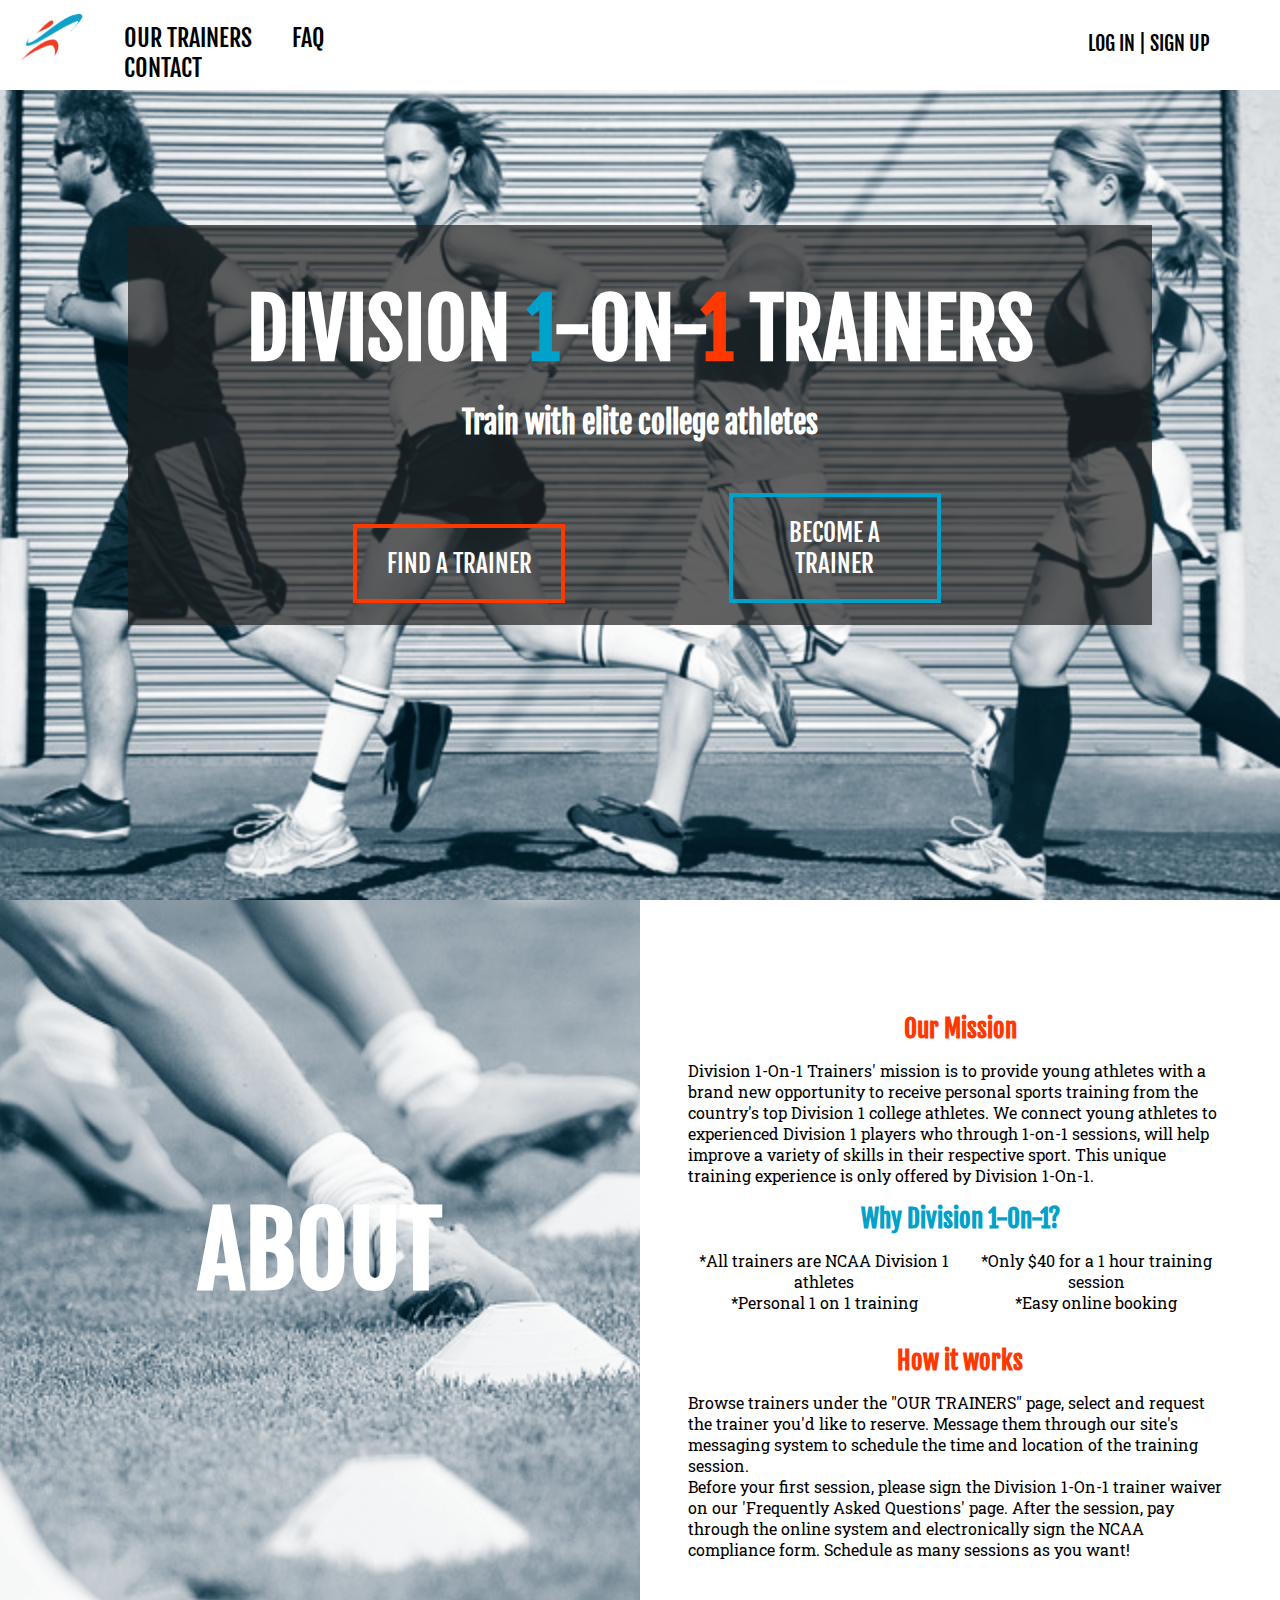
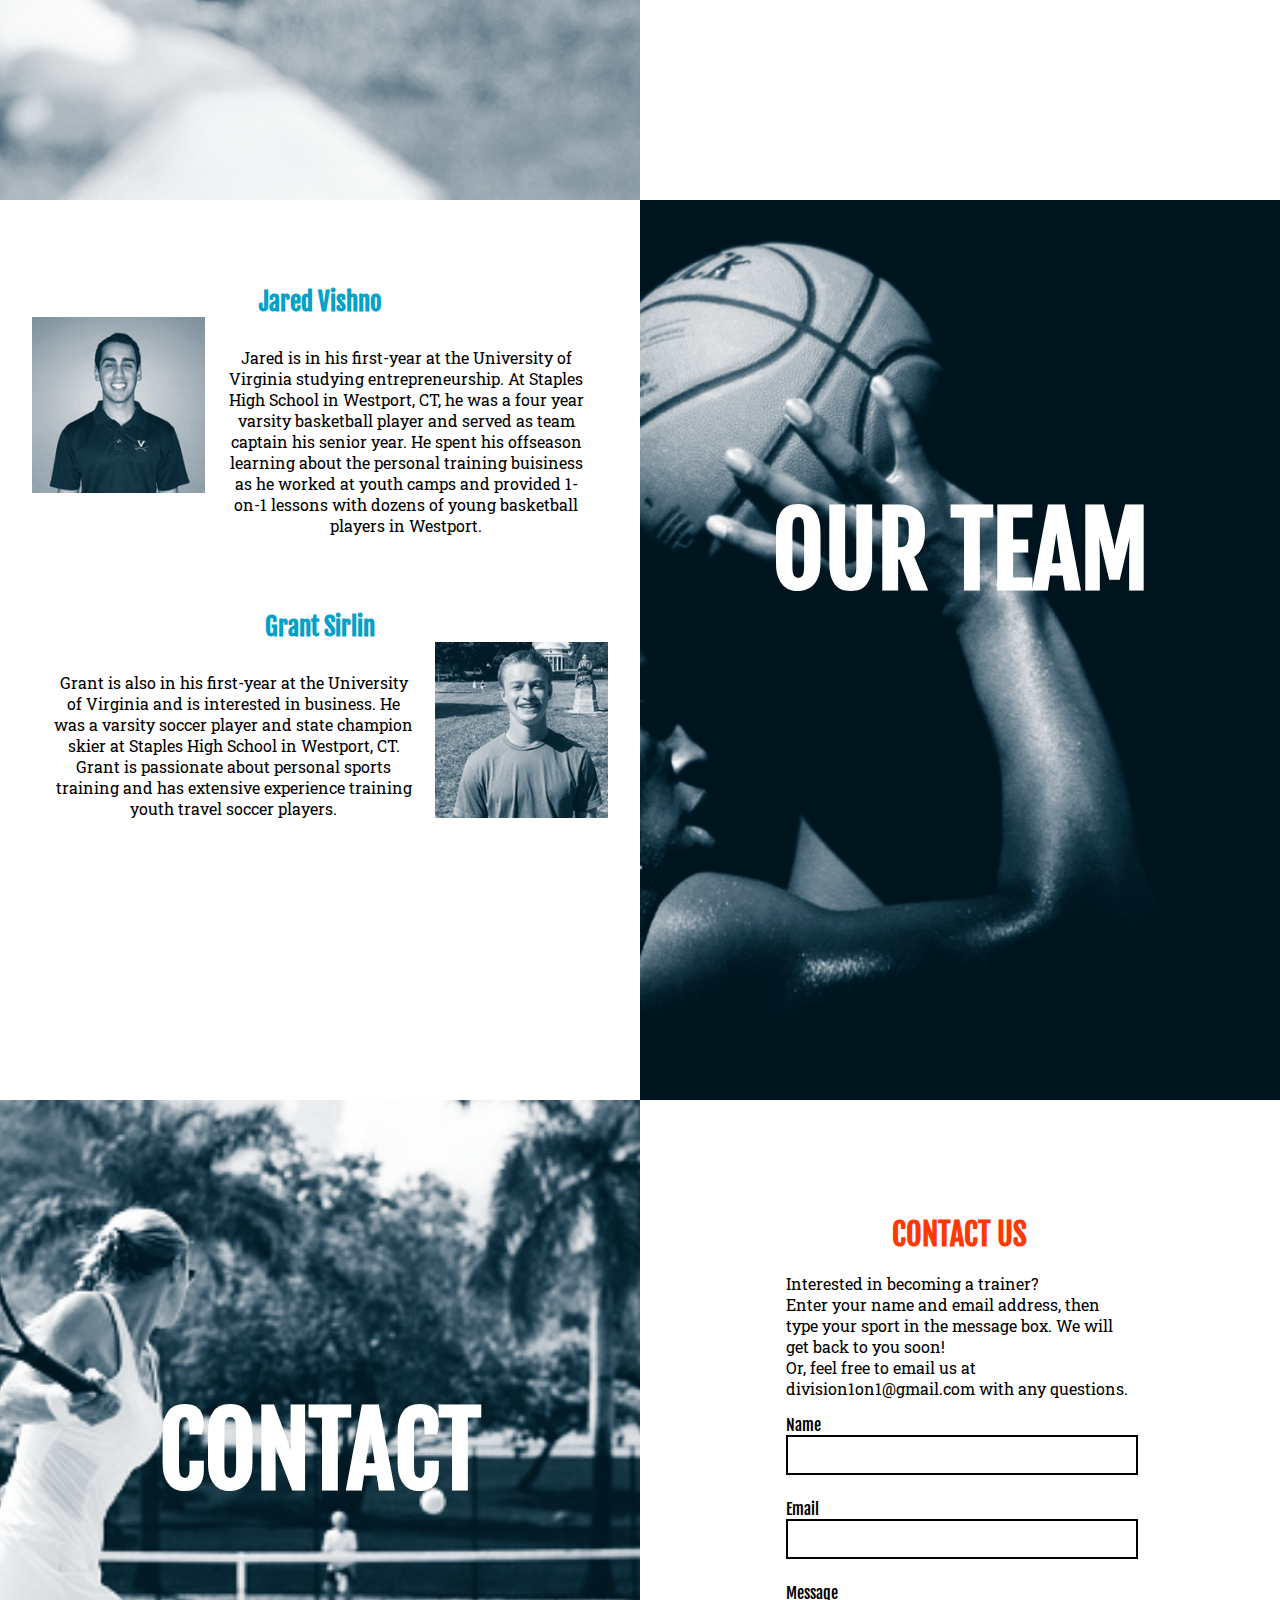
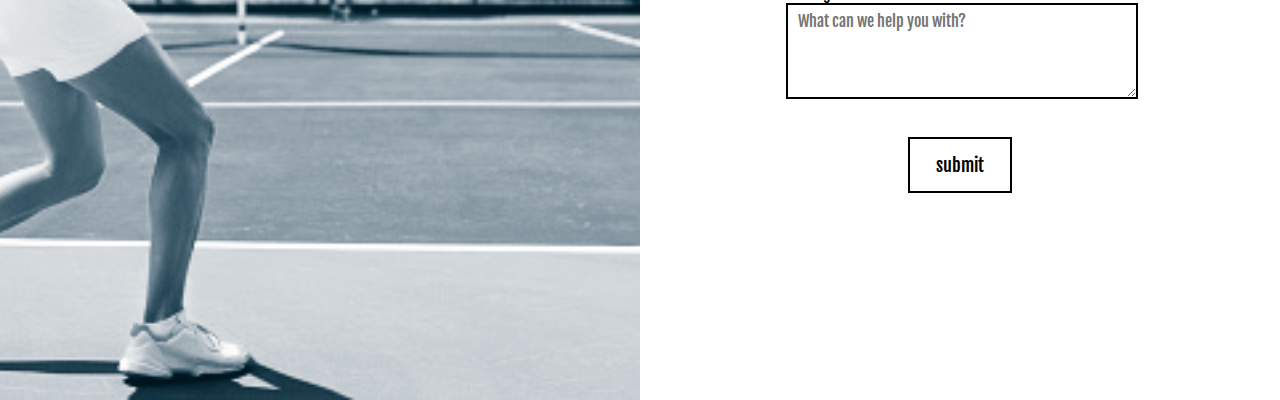
==== index.html @ 6ced07d8 "first commit" ====
<!DOCTYPE html>
<html> 
<head> 
	<meta charset="UTF-8" /> 
	<meta name="viewport" content="width=device-width, initial-scale=1.0">
	<title>Division 1-On-1 Trainers</title>
	<link rel="stylesheet" href="styles.css" type="text/css" />
	<link rel="icon" type="image/png" href="divisionlogo.png">
	<script src="https://ajax.googleapis.com/ajax/libs/jquery/3.1.0/jquery.min.js"></script>
	<script src="main.js"></script>
</head>
<style>
	@import url('https://fonts.googleapis.com/css?family=Fjalla+One');
</style>
<style>
	@import url('https://fonts.googleapis.com/css?family=Roboto+Slab');
</style>
<body>
	<div class="container">
		<img class="logo" src="divisionlogo.png" onclick="scrollToTop()"/>
	</div>
	<div class="nav-bar">
			<div class="nav">
				<ul>
					<li><a href="trainers.html">OUR TRAINERS
					</a></li><li><a href="faq.html">FAQ
					</a></li><li><a href="index.html#contact">CONTACT
					</a></li>
				</ul>
			</div><div class="log">
				LOG IN | SIGN UP
			</div>
	</div>
	<div class="home">
		<div class="grey-box">
			<h1 class="title">DIVISION <span class="blue">1</span>-ON-<span class="orange">1</span> TRAINERS</h1>
			<h2 class="subtitle">Train with elite college athletes</h2>
			<div class="button-wrapper">
				<div class="button1"><a class="t" href="trainers.html">FIND A TRAINER</a></div><div class="button2" onclick="scrollDown()">BECOME A TRAINER
				</div>
			</div>
		</div>
	</div>


	<section class="about">
		<div class="about-title">
			<div class="left">
				<h1 class="title2">ABOUT</h1>
			</div>
		</div><div class="about-info">
			<div class="text-wrapper">
				<div class="mission">
					<h1>Our Mission</h1>
					<p>Division 1-On-1 Trainers' mission is to provide young athletes with a brand new opportunity to receive personal sports training from the country's top Division 1 college athletes. We connect young athletes to experienced Division 1 players who through 1-on-1 sessions, will help improve a variety of skills in their respective sport. This unique training experience is only offered by Division 1-On-1.</p>
				</div>
				<div class="why">
					<h1>Why Division 1-On-1?</h1>
					<div class="why-left">
						<p>*All trainers are NCAA Division 1 athletes<br>*Personal 1 on 1 training</p>
					</div><div class="why-left">
						<p>*Only $40 for a 1 hour training session<br>*Easy online booking</p></div>
				</div>
				<div class="how">
					<h1>How it works</h1>
					<p>Browse trainers under the "OUR TRAINERS" page, select and request the trainer you'd like to reserve. Message them through our site's messaging system to schedule the time and location of the training session.<br>Before your first session, please sign the Division 1-On-1 trainer waiver on our 'Frequently Asked Questions' page. After the session, pay through the online system and electronically sign the NCAA compliance form. Schedule as many sessions as you want!</p>
				</div>
				
			</div>
		</div>
	</section>

	<section class="our-team">
		<div class="about-info2">
			<div class="team">
					<div class="jared"><h1>Jared Vishno</h1>
						<img class="profile" src="jared.png"/><div class="bio-text">
							<p>Jared is in his first-year at the University of Virginia studying entrepreneurship. At Staples High School in Westport, CT, he was a four year varsity basketball player and served as team captain his senior year. He spent his offseason learning about the personal training buisiness as he worked at youth camps and provided 1-on-1 lessons with dozens of young basketball players in Westport.</p>
						</div>
					</div>
					<div class="grant"><h1>Grant Sirlin</h1>
						<div class="bio-text">
							<p>Grant is also in his first-year at the University of Virginia and is interested in business. He was a varsity soccer player and state champion skier at Staples High School in Westport, CT. Grant is passionate about personal sports training and has extensive experience training youth travel soccer players.</p>
						</div><img class="profile" src="grant.png"/>
					</div>
				</div>
		</div><div class="about-title2">
			<div class="left3">
				<h1 class="title2">OUR TEAM</h1>
			</div>
		</div>
	</section>

	<section class="contact" id="contact">
		<div class="about-title">
			<div class="left2">
				<h1 class="title2">CONTACT</h1>
			</div>
		</div><div class="about-info">
			<div class="text-wrapper">
				<div class="contact-form">
					<div class="form_wrapper">
						<form class="contact-form" name="contact-form" method="post" action="send_form_email.php">
							<h1>CONTACT US</h1>
							<p>Interested in becoming a trainer?<br>Enter your name and email address, then type your sport in the message box. We will get back to you soon!<br>Or, feel free to email us at division1on1@gmail.com with any questions.</p>
							<div class="form_errors"></div>
							<div class="name">Name</div>
								<input type="text" name="name"><br>
							<div class="email">Email</div>
								<input class="first-input" type="text" name="email"><br>
							<div class="message">Message</div>
								<textarea name="message" placeholder="What can we help you with?"></textarea><br>
							<input type="submit" value="submit">
							<!-- <h1>Instagram: @eyun.art</h1> -->
						</form>
					</div>
					<!-- <div class="message_sent">
						<img class="msent" src="msent.png"/>
						<h1 class="sent">Thanks! I'll be in touch.</h1>
					</div> -->
				</div>
			</div>
		</div>
	</section>
</body>
</html>
---- styles.css ----
body {
	margin: 0;
	overflow-x: hidden;
}

ul {
	list-style: none;
	margin: 0;
	padding-top: 6%;
	display: inline-block;

}

li {
	font-family: 'Fjalla One', sans-serif;
	font-size: 24px;
	display: inline-block;
	padding: 0 20px;
	color: white;
	cursor: pointer;
}
a {
	color: black;
	text-decoration: none;
	font-family: 'Fjalla One', sans-serif;
	text-align: center;
}

.container {
	position: relative;
	width: 100%;
	overflow-x: hidden;
}
.logo {
	width: 75px;
	position: absolute;
	top: 0%;
	left: 1%;
	display: inline-block;
	z-index: 100000;
	position: fixed;

}

.t {
	color: white;
	text-decoration: none;
	font-family: 'Fjalla One', sans-serif;
	text-align: center;

}

.nav-bar {
	position: fixed;
	background-color: white;
	width: 100%;
	margin: 0 auto;
	height: 10%;
	z-index: 10000;	
}



.nav {
	display: inline-block;
	vertical-align: top;
	width: 30%;
	margin: 0 auto;
	margin-left: 5%;
	height: 10%;
}

.log {
	display: inline-block;
	color: black;
	font-family: 'Fjalla One', sans-serif;
	font-size: 20px;
	margin-left: 85%;
	height: 10%;
	padding-top: 1%;
	cursor: pointer;
}

.home {
	height: 100vh;
	background: url("div1on1.png") no-repeat center center;
    -webkit-background-size: cover;
    -moz-background-size: cover;
    -o-background-size: cover;
    background-size: cover;
    /*position: relative;*/
}

.grey-box {
	width: 80%;
	position: absolute;
	left: 0;
	right: 0;
	margin: 0 auto;
	top: 25%;
	height: 400px;
	background-color: rgba(32,32,32,0.7);
}


.title {
	color: white;
	font-size: 80px;
	font-family: 'Fjalla One', sans-serif;
	text-align: center;
	margin-bottom: 0;
}

.subtitle {
	color: white;
	font-size: 30px;
	font-family: 'Fjalla One', sans-serif;
	text-align: center;
}

.button-wrapper {
	width: 80%;
	margin: 0 auto;
	margin-top: 5%;
}

.button1, .button2 {
	width: 20%;
	margin: 0 auto;
	display: inline-block;
	border: 4px solid;
	padding: 20px;
	margin-right: 5%;
	margin-left: 15%;
	color: white;
	font-family: 'Fjalla One', sans-serif;
	text-align: center;
	font-size: 25px;
	cursor: pointer;
}

.button1 {
	border-color: #ff3800;
}

.button2 {
	border-color: #00a1ca;
}

.about, .our-team, .contact {
	height: 100vh;
	width: 100%;
	position: relative;
}

.about-title {
/*	display: inline-block;*/
	position: absolute;
	width: 50%;
	top: 0;
	left: 0;
}

.about-title2 {
/*	display: inline-block;*/
	position: absolute;
	width: 50%;
	top: 0;
	right: 0;
}


.left {
	background: url("soccer.png") no-repeat center center;
    -webkit-background-size: cover;
    -moz-background-size: cover;
    -o-background-size: cover;
    background-size: cover;
    height: 100vh;

}

.title2 {
	padding-top: 45%;
	margin: 0;
	text-align: center;
	color: white;
	font-size: 100px;
	font-family: 'Fjalla One', sans-serif;
	margin-bottom: 0;
}

.about-info {
	position: relative;
	width: 50%;
	left: 50%;
}

.about-info2 {
	position: relative;
	width: 50%;
	left: 0;
}

.blue {
	color: #00a1ca;
}

.orange {
	color: #ff3800;
}

.text-wrapper {
	width: 85%;
	margin: 0 auto;
	padding-top: 15%;
}
.text-wrapper p {
	font-family: 'Roboto slab', serif;
	text-align: left;
}

.left2 {
	background: url("tennis.png") no-repeat center center;
    -webkit-background-size: cover;
    -moz-background-size: cover;
    -o-background-size: cover;
    background-size: cover;
    height: 100vh;
}

.left3 {
	background: url("basketball.png") no-repeat center center;
    -webkit-background-size: cover;
    -moz-background-size: cover;
    -o-background-size: cover;
    background-size: cover;
    height: 100vh;
}

.team {
	width: 90%;
	margin: 0 auto;
}

.team h1, .how h1, .why h1, .mission h1 {
	text-align: center;
	font-size: 25px;
	font-family: 'Fjalla One', sans-serif;
	margin-bottom: 0;
}

.mission h1, .how h1 {
	color: #ff3800;
}

.why h1 {
	color: #00a1ca;
}

.why p {
	text-align: center;
}

.why-left {
	width: 50%;
	display: inline-block;
}

.jared, .grant {
	width: 100%;
	margin: 0 auto;
	font-family: 'Fjalla One', sans-serif;
	text-align: center;
	padding-top: 10%;
}

.bio-text {
	width: 70%;
	display: inline-block;
	vertical-align: top;
}

.jared p, .grant p {
	width: 90%;
	margin: 0 auto;
	margin-top: 30px;
	font-family: 'Roboto slab', serif;
}

.jared h1 {
	padding-top: 5%;
	margin-top: 0;
	color: #00a1ca;
}

.grant h1 {
	color: #00a1ca;
}

.profile {
	width: 30%;
	display: inline-block;
}
.contact_wrapper {
	width: 100%;
	display: inline-block;
	margin: 0 auto;
	vertical-align: top;
	padding-top: 5%;
/*	overflow-x:hidden;*/
}

.contact-form {
	width: 80%;
	margin: 0 auto;
	font-family: 'Fjalla One', sans-serif;
	color: black;
}

form {
	width: 100%;
	margin: 0 auto;
}

input[type="text"] {
	height: 24px;
	padding: 6px 10px;
	border: 2px solid black;
}
input[type="submit"] {
	display: block;
	width: 30%;
	margin: 0 auto;
	text-align: center;
	color: black;
	font-family: 'Fjalla One', sans-serif;
	border: 2px solid black;
	padding: 15px 0px;
	margin-top: 10px;
	font-size: 18px;
	-webkit-appearance: button;
    cursor: pointer;
    background-color: white;
}

input, textarea {
	font: inherit;
}

input[type="submit"]:hover {
	border-color: blue;
}

/*.contact-section {
	display: inline-block;
	width: 100%;

}*/

.contact-section .first-input {
    width: calc(100% - 40px);
}

input, textarea {
    margin-bottom: 1.5rem;
    width: calc(100% - 20px);
    padding: 6px 10px;
}

.contact-form h1 {
	font-family: 'Fjalla One', sans-serif;
	font-size: 30px;
	text-align: center;
	color: #ff3800;
}

.name, .email, .phone, .message {
	font-size: 16px;
	font-family: 'Fjalla One', sans-serif;
	width: 100%;
}

textarea {
	min-height: 80px;
    padding-top: 6px;
    padding-bottom: 6px;
    border: 2px solid black;
}

.form_errors {
	color: red;
	text-align: center;
}
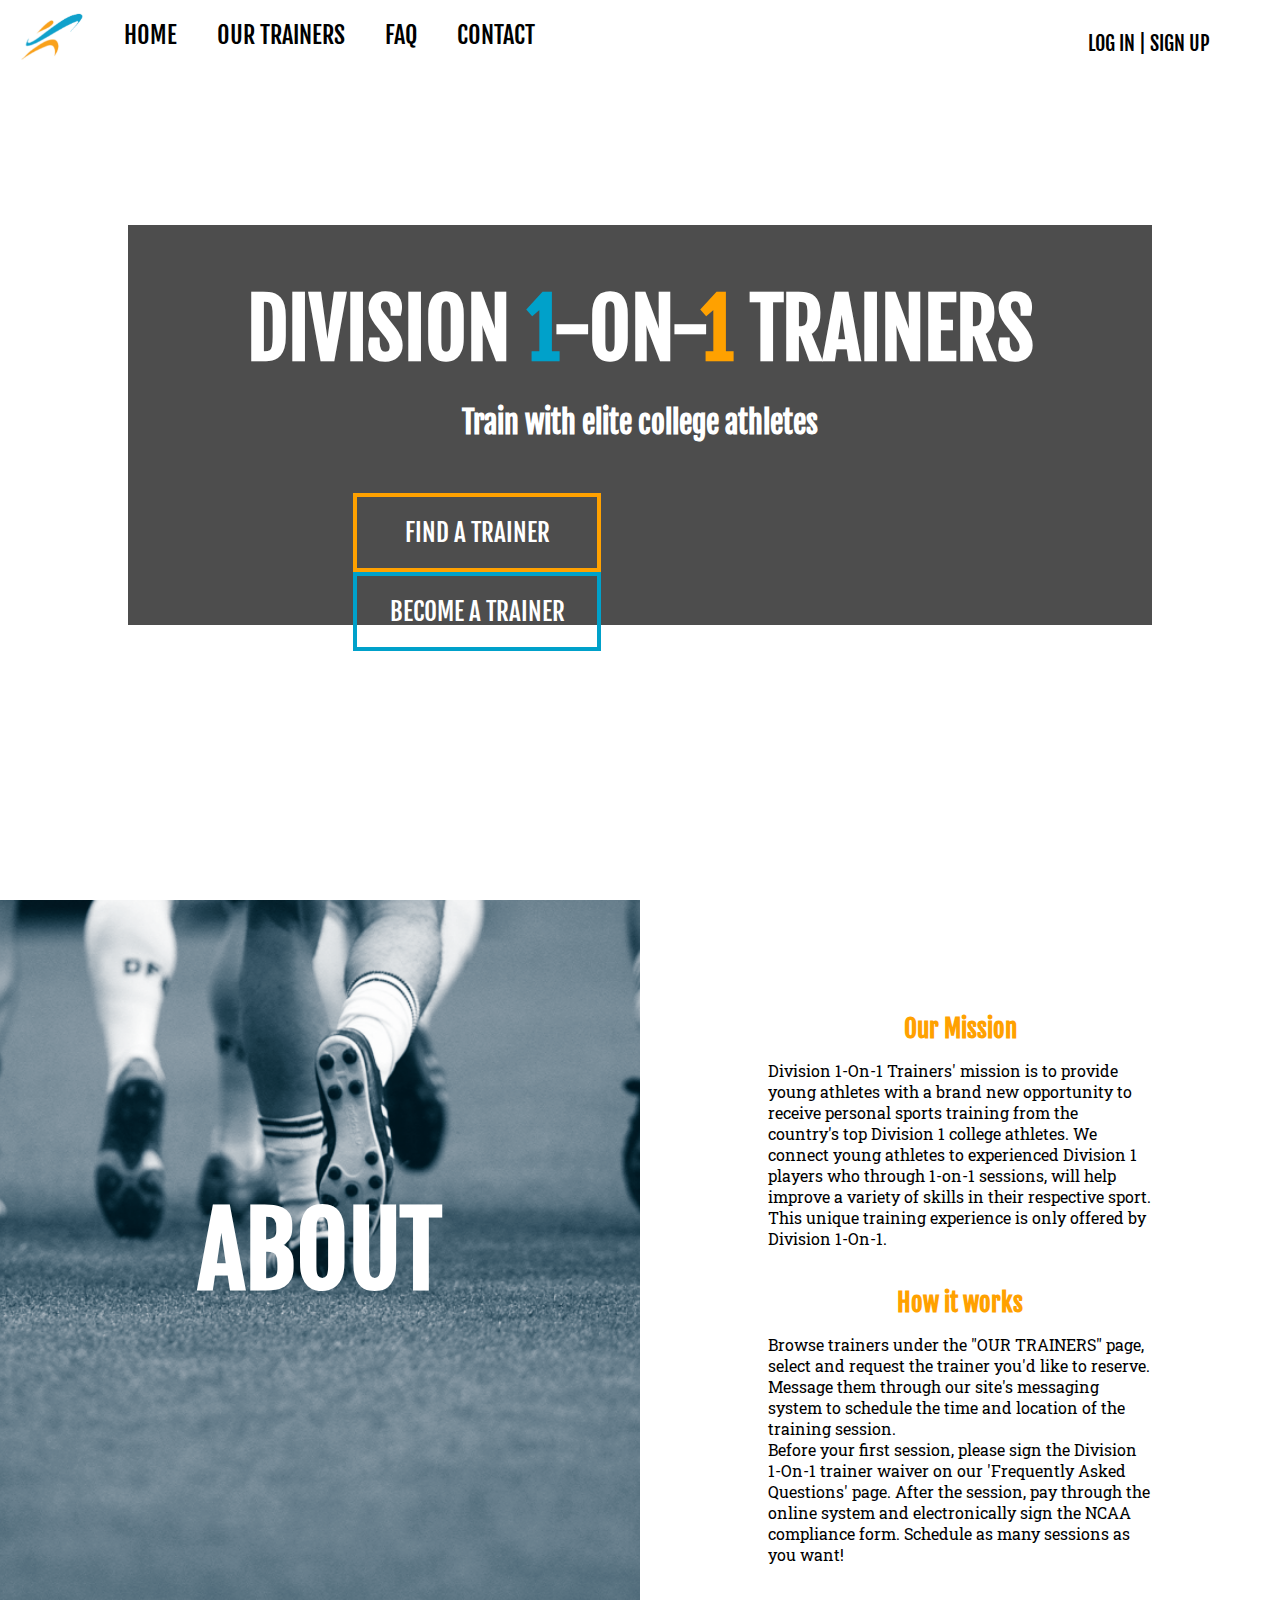
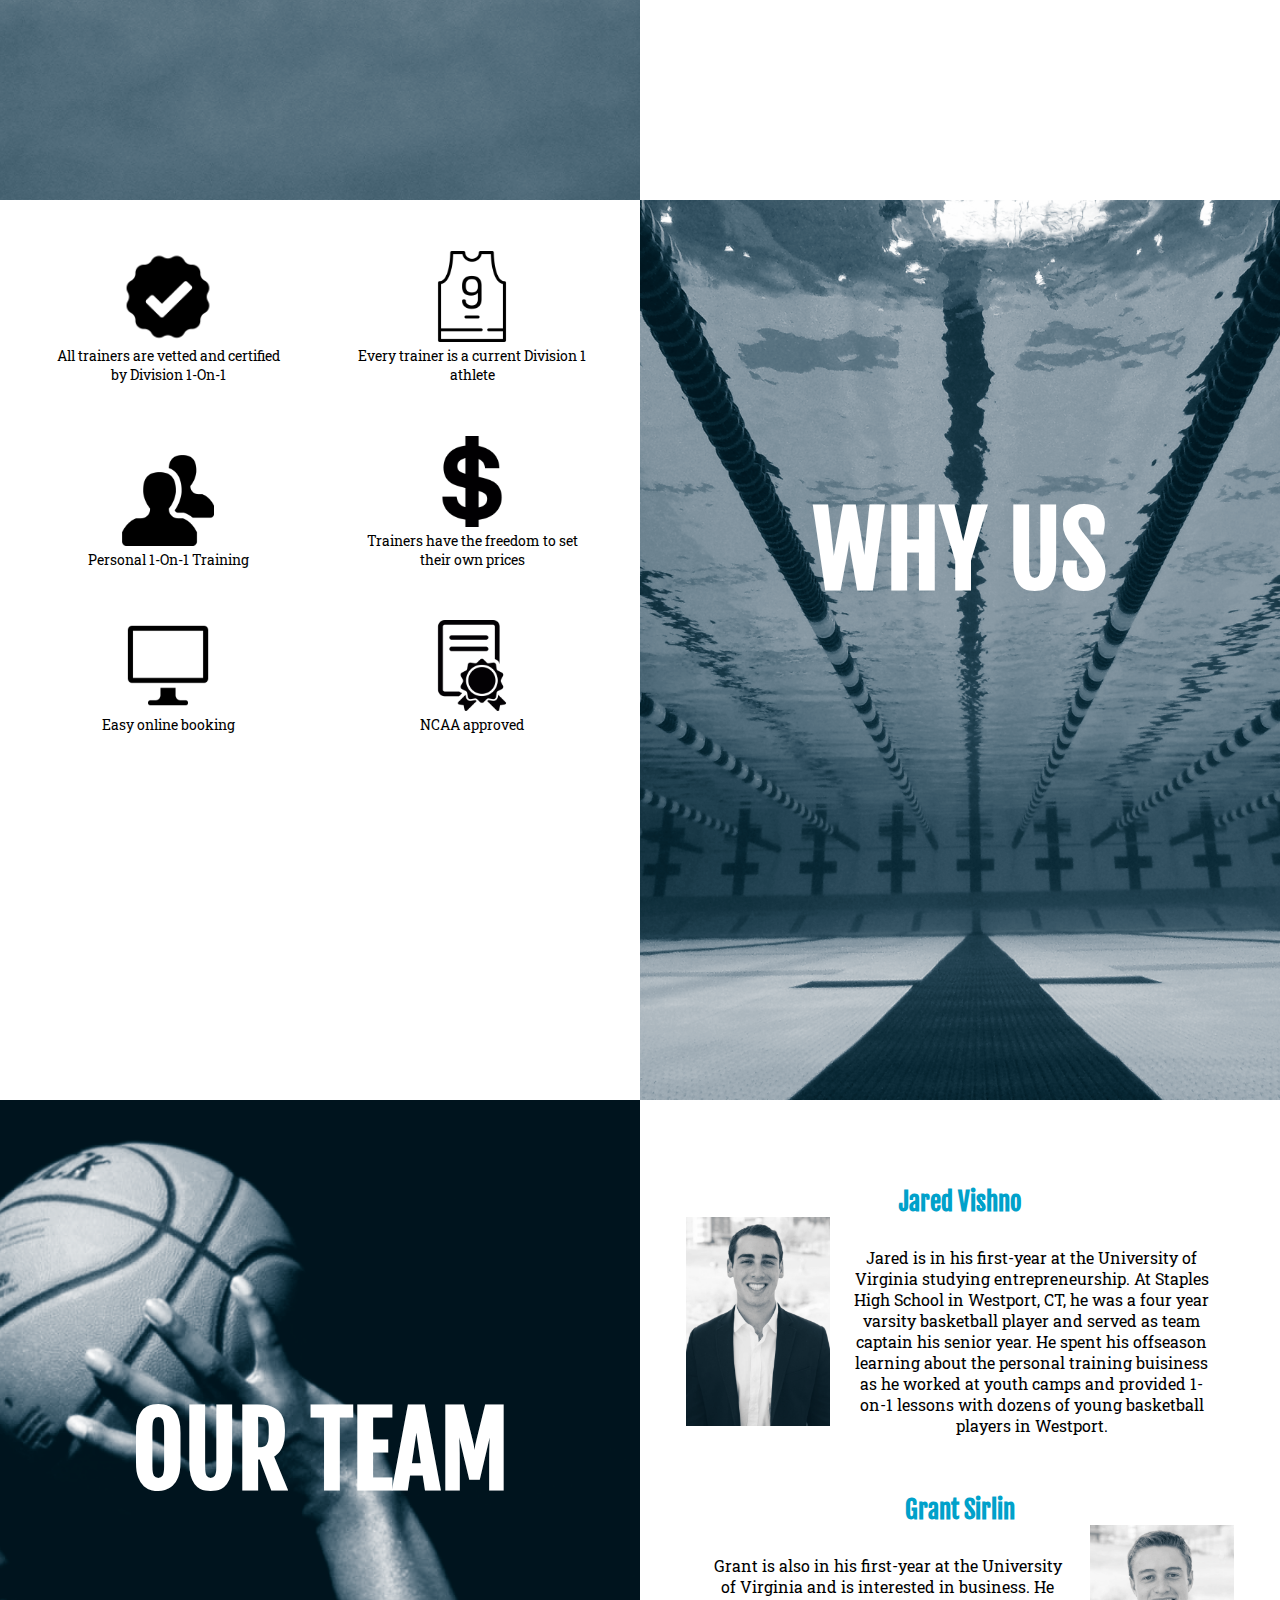
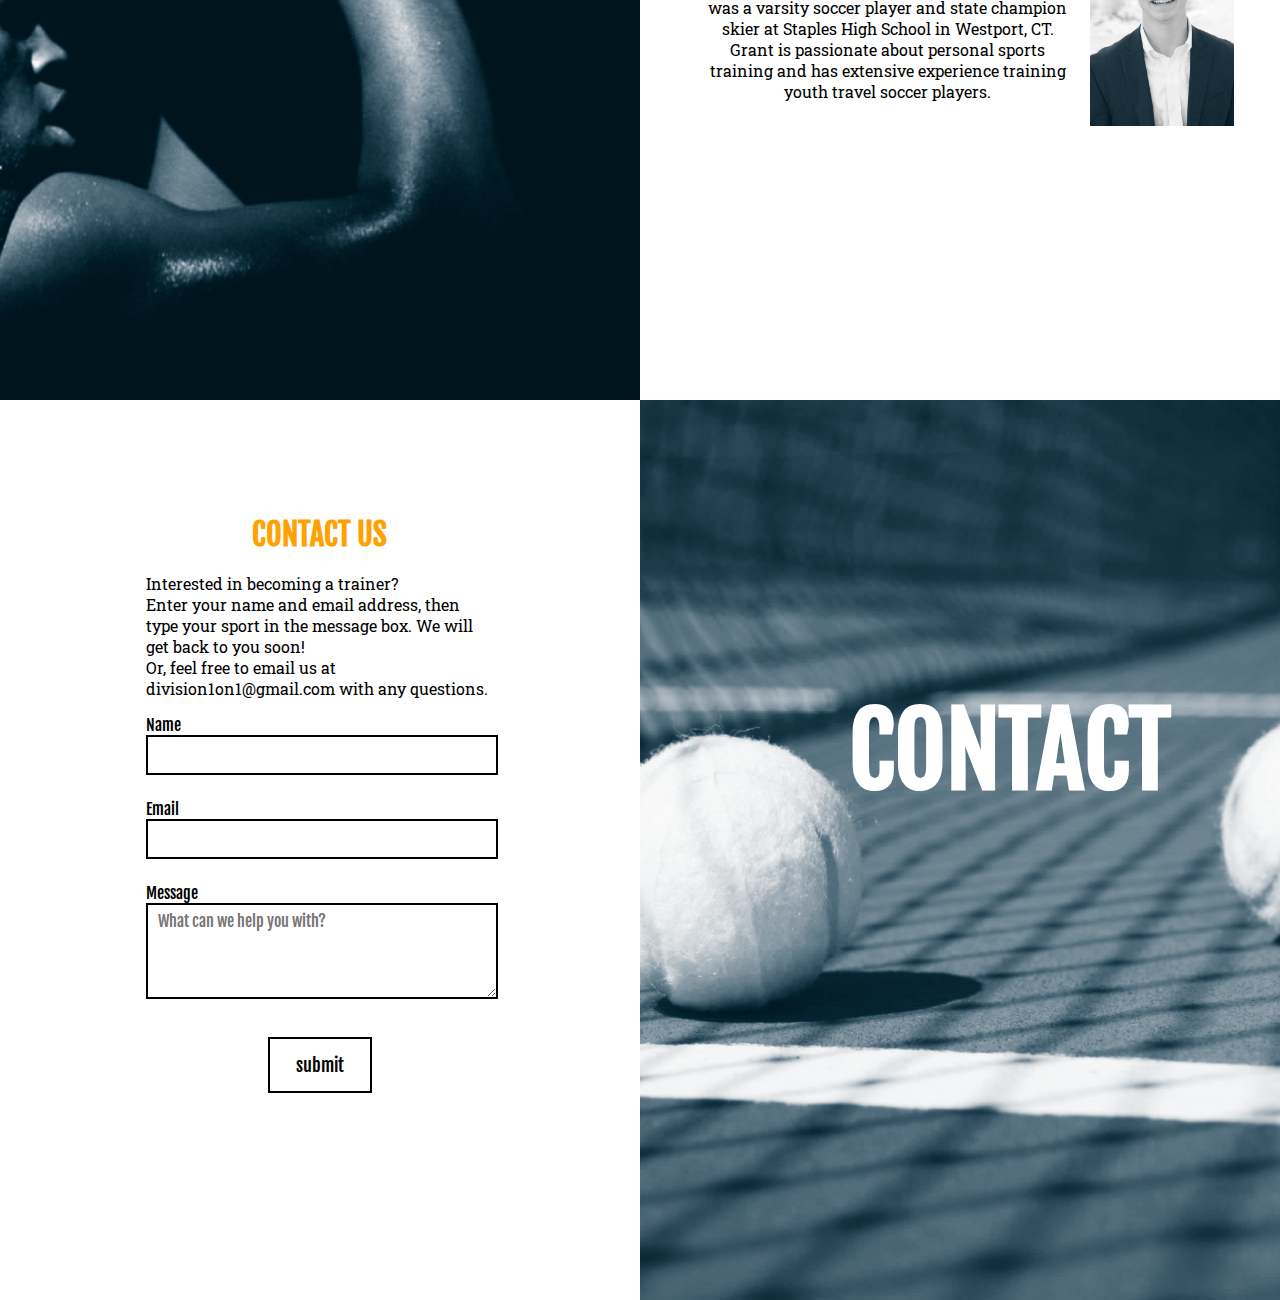
==== commit 598fd905: "update" ====
--- a/index.html
+++ b/index.html
@@ -22,7 +22,8 @@
 	<div class="nav-bar">
 			<div class="nav">
 				<ul>
-					<li><a href="trainers.html">OUR TRAINERS
+					<li><a href="index.html">HOME
+					</a></li><li><a href="trainers.html">OUR TRAINERS
 					</a></li><li><a href="faq.html">FAQ
 					</a></li><li><a href="index.html#contact">CONTACT
 					</a></li>
@@ -49,17 +50,10 @@
 				<h1 class="title2">ABOUT</h1>
 			</div>
 		</div><div class="about-info">
-			<div class="text-wrapper">
+			<div class="text-wrapper1">
 				<div class="mission">
 					<h1>Our Mission</h1>
 					<p>Division 1-On-1 Trainers' mission is to provide young athletes with a brand new opportunity to receive personal sports training from the country's top Division 1 college athletes. We connect young athletes to experienced Division 1 players who through 1-on-1 sessions, will help improve a variety of skills in their respective sport. This unique training experience is only offered by Division 1-On-1.</p>
-				</div>
-				<div class="why">
-					<h1>Why Division 1-On-1?</h1>
-					<div class="why-left">
-						<p>*All trainers are NCAA Division 1 athletes<br>*Personal 1 on 1 training</p>
-					</div><div class="why-left">
-						<p>*Only $40 for a 1 hour training session<br>*Easy online booking</p></div>
 				</div>
 				<div class="how">
 					<h1>How it works</h1>
@@ -70,8 +64,46 @@
 		</div>
 	</section>
 
+	<section class="why">
+		<div class="about-info2">
+			<div class="row">
+				<div class="wrapper">
+					<img class="icon" src="ribbon.png"/>
+					<p>All trainers are vetted and certified by Division 1-On-1</p>	
+				</div><div class="wrapper">
+					<img class="icon" src="jersey.png"/>
+					<p>Every trainer is a current Division 1 athlete</p>
+				</div>
+			</div><div class="row">
+				<div class="wrapper">
+					<img class="icon" src="user.png"/>
+					<p>Personal 1-On-1 Training</p>
+				</div><div class="wrapper">
+					<img class="icon" src="dollar.png"/>
+					<p>Trainers have the freedom to set their own prices</p>
+				</div>
+			</div><div class="row">
+				<div class="wrapper">
+					<img class="icon" src="comp.png"/>
+					<p>Easy online booking</p>
+				</div><div class="wrapper">
+					<img class="icon" src="ncaa.png"/>
+					<p>NCAA approved</p>
+				</div>
+			</div>
+		</div><div class="about-title2">
+			<div class="left2">
+				<h1 class="title2">WHY US</h1>
+			</div>
+		</div>
+	</section>
+
 	<section class="our-team">
-		<div class="about-info2">
+		<div class="about-title">
+			<div class="left3">
+				<h1 class="title2">OUR TEAM</h1>
+			</div>
+		</div><div class="about-info">
 			<div class="team">
 					<div class="jared"><h1>Jared Vishno</h1>
 						<img class="profile" src="jared.png"/><div class="bio-text">
@@ -84,19 +116,11 @@
 						</div><img class="profile" src="grant.png"/>
 					</div>
 				</div>
-		</div><div class="about-title2">
-			<div class="left3">
-				<h1 class="title2">OUR TEAM</h1>
-			</div>
 		</div>
 	</section>
 
 	<section class="contact" id="contact">
-		<div class="about-title">
-			<div class="left2">
-				<h1 class="title2">CONTACT</h1>
-			</div>
-		</div><div class="about-info">
+		<div class="about-info2">
 			<div class="text-wrapper">
 				<div class="contact-form">
 					<div class="form_wrapper">
@@ -111,14 +135,15 @@
 							<div class="message">Message</div>
 								<textarea name="message" placeholder="What can we help you with?"></textarea><br>
 							<input type="submit" value="submit">
-							<!-- <h1>Instagram: @eyun.art</h1> -->
 						</form>
 					</div>
 					<!-- <div class="message_sent">
-						<img class="msent" src="msent.png"/>
-						<h1 class="sent">Thanks! I'll be in touch.</h1>
 					</div> -->
 				</div>
+			</div>
+		</div><div class="about-title2">
+			<div class="left4">
+				<h1 class="title3">CONTACT</h1>
 			</div>
 		</div>
 	</section>
--- a/styles.css
+++ b/styles.css
@@ -6,7 +6,7 @@
 ul {
 	list-style: none;
 	margin: 0;
-	padding-top: 6%;
+	padding-top: 4%;
 	display: inline-block;
 
 }
@@ -55,7 +55,7 @@
 	background-color: white;
 	width: 100%;
 	margin: 0 auto;
-	height: 10%;
+	height: 80px;
 	z-index: 10000;	
 }
 
@@ -64,7 +64,7 @@
 .nav {
 	display: inline-block;
 	vertical-align: top;
-	width: 30%;
+	width: 40%;
 	margin: 0 auto;
 	margin-left: 5%;
 	height: 10%;
@@ -75,7 +75,8 @@
 	color: black;
 	font-family: 'Fjalla One', sans-serif;
 	font-size: 20px;
-	margin-left: 85%;
+	width: 30%;
+	padding-left: 85%;
 	height: 10%;
 	padding-top: 1%;
 	cursor: pointer;
@@ -83,7 +84,7 @@
 
 .home {
 	height: 100vh;
-	background: url("div1on1.png") no-repeat center center;
+	background: url("track.png") no-repeat center center;
     -webkit-background-size: cover;
     -moz-background-size: cover;
     -o-background-size: cover;
@@ -99,7 +100,7 @@
 	margin: 0 auto;
 	top: 25%;
 	height: 400px;
-	background-color: rgba(32,32,32,0.7);
+	background-color: rgba(32,32,32,0.8);
 }
 
 
@@ -125,7 +126,7 @@
 }
 
 .button1, .button2 {
-	width: 20%;
+	width: 200px;
 	margin: 0 auto;
 	display: inline-block;
 	border: 4px solid;
@@ -140,14 +141,14 @@
 }
 
 .button1 {
-	border-color: #ff3800;
+	border-color: #FFA100;
 }
 
 .button2 {
 	border-color: #00a1ca;
 }
 
-.about, .our-team, .contact {
+.about, .our-team, .contact, .why {
 	height: 100vh;
 	width: 100%;
 	position: relative;
@@ -169,6 +170,31 @@
 	right: 0;
 }
 
+.icon {
+	width: 30%;
+	display: block;
+	margin: 0 auto;
+}
+
+.wrapper p {
+	text-align: center;
+	font-family: 'Roboto slab', serif;
+	width: 75%;
+	font-size: 14px;
+	margin: 0 auto;
+	padding-top: 4px;
+}
+
+.row {
+	width: 95%;
+	margin: 0 auto;
+	padding-top: 8%;
+}
+
+.wrapper {
+	width: 50%;
+	display: inline-block;
+}
 
 .left {
 	background: url("soccer.png") no-repeat center center;
@@ -190,6 +216,17 @@
 	margin-bottom: 0;
 }
 
+.title3 {
+	padding-top: 45%;
+	padding-left: 100px;
+	margin: 0;
+	text-align: center;
+	color: white;
+	font-size: 100px;
+	font-family: 'Fjalla One', sans-serif;
+	margin-bottom: 0;
+}
+
 .about-info {
 	position: relative;
 	width: 50%;
@@ -207,20 +244,29 @@
 }
 
 .orange {
-	color: #ff3800;
-}
-
-.text-wrapper {
-	width: 85%;
+	color: #FFA100;
+}
+
+.text-wrapper1 {
+	width: 60%;
 	margin: 0 auto;
 	padding-top: 15%;
 }
-.text-wrapper p {
+.text-wrapper p, .text-wrapper1 p {
 	font-family: 'Roboto slab', serif;
 	text-align: left;
 }
 
 .left2 {
+	background: url("swim.png") no-repeat center center;
+    -webkit-background-size: cover;
+    -moz-background-size: cover;
+    -o-background-size: cover;
+    background-size: cover;
+    height: 100vh;
+}
+
+.left4 {
 	background: url("tennis.png") no-repeat center center;
     -webkit-background-size: cover;
     -moz-background-size: cover;
@@ -243,7 +289,7 @@
 	margin: 0 auto;
 }
 
-.team h1, .how h1, .why h1, .mission h1 {
+.team h1, .how h1, .mission h1 {
 	text-align: center;
 	font-size: 25px;
 	font-family: 'Fjalla One', sans-serif;
@@ -251,20 +297,11 @@
 }
 
 .mission h1, .how h1 {
-	color: #ff3800;
-}
-
-.why h1 {
-	color: #00a1ca;
-}
-
-.why p {
-	text-align: center;
-}
-
-.why-left {
-	width: 50%;
-	display: inline-block;
+	color: #FFA100;
+}
+
+.how {
+	margin-top: 10%;
 }
 
 .jared, .grant {
@@ -295,12 +332,14 @@
 }
 
 .grant h1 {
+	margin-top: 0;
 	color: #00a1ca;
 }
 
 .profile {
-	width: 30%;
-	display: inline-block;
+	width: 25%;
+	display: inline-block;
+	vertical-align: top;
 }
 .contact_wrapper {
 	width: 100%;
@@ -372,13 +411,18 @@
 	font-family: 'Fjalla One', sans-serif;
 	font-size: 30px;
 	text-align: center;
-	color: #ff3800;
+	color: #FFA100;
 }
 
 .name, .email, .phone, .message {
 	font-size: 16px;
 	font-family: 'Fjalla One', sans-serif;
 	width: 100%;
+}
+.text-wrapper {
+	width: 85%;
+	margin: 0 auto;
+	padding-top: 15%;
 }
 
 textarea {
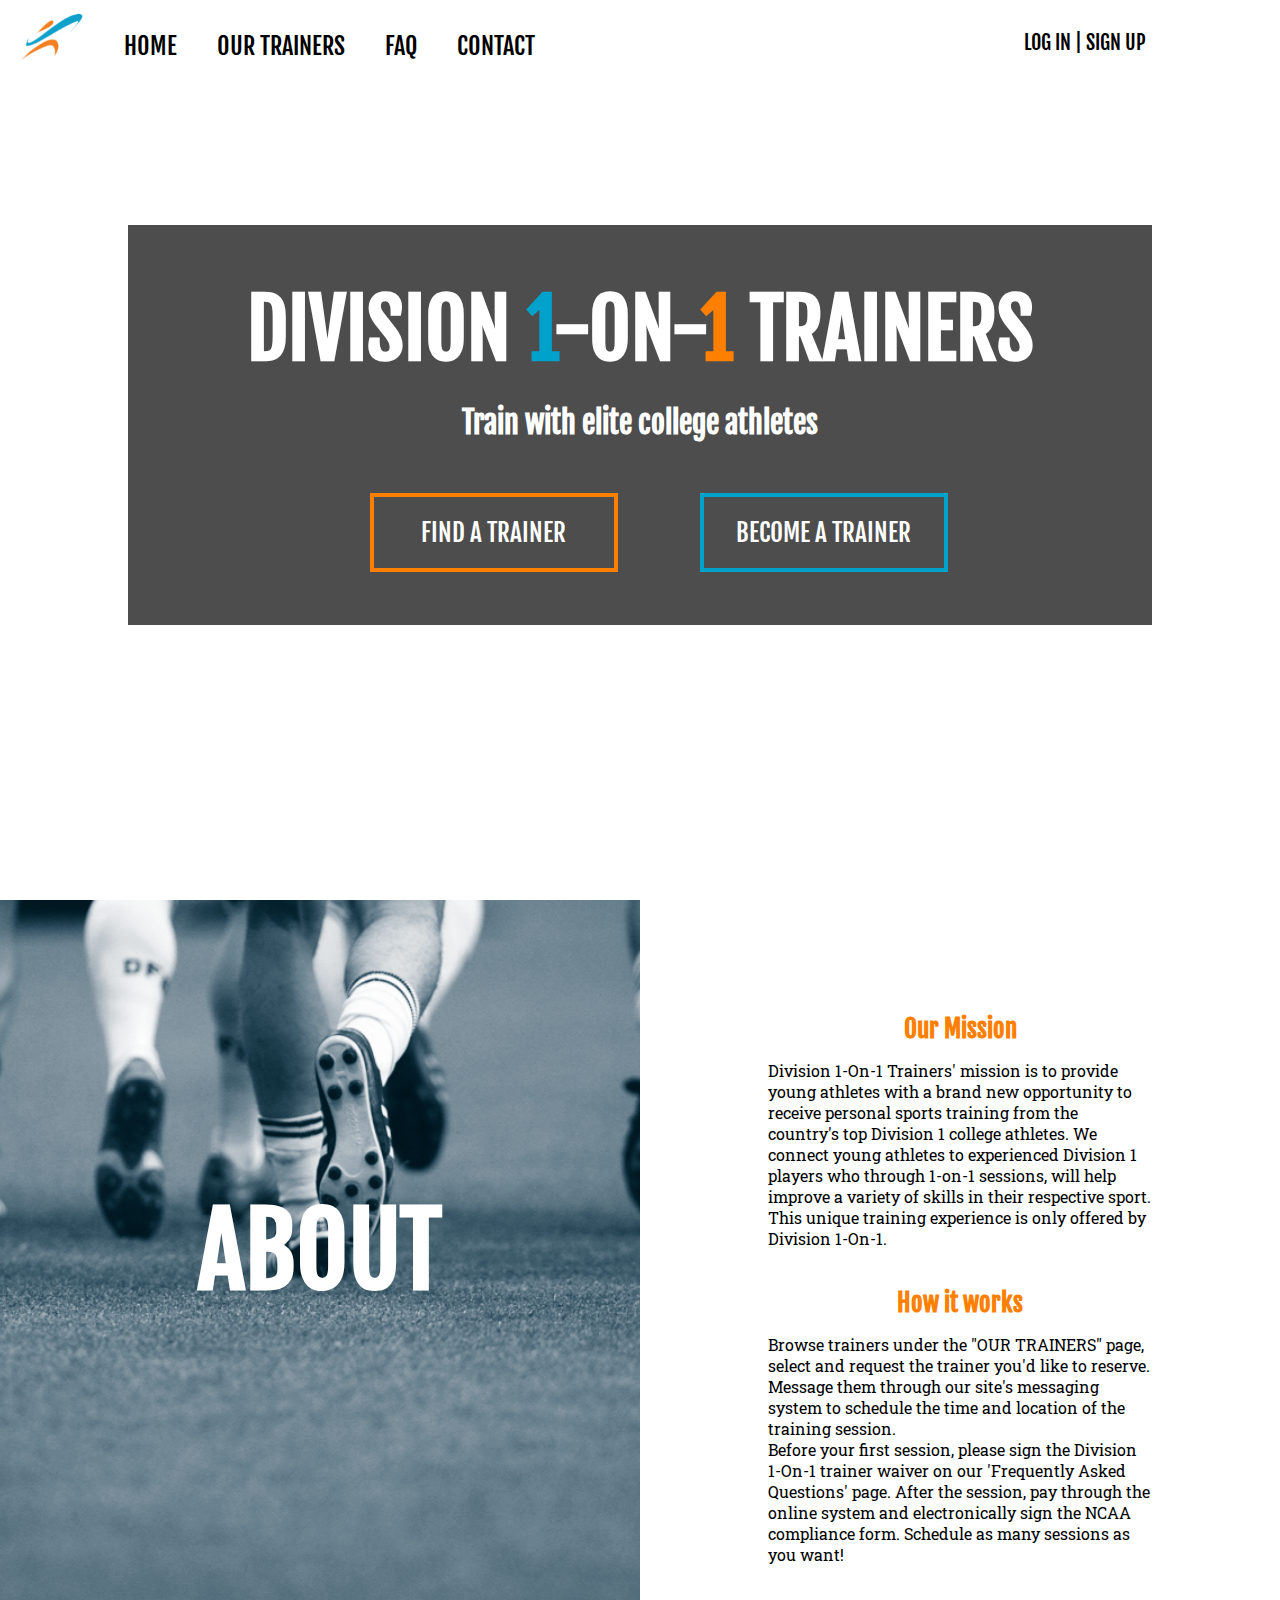
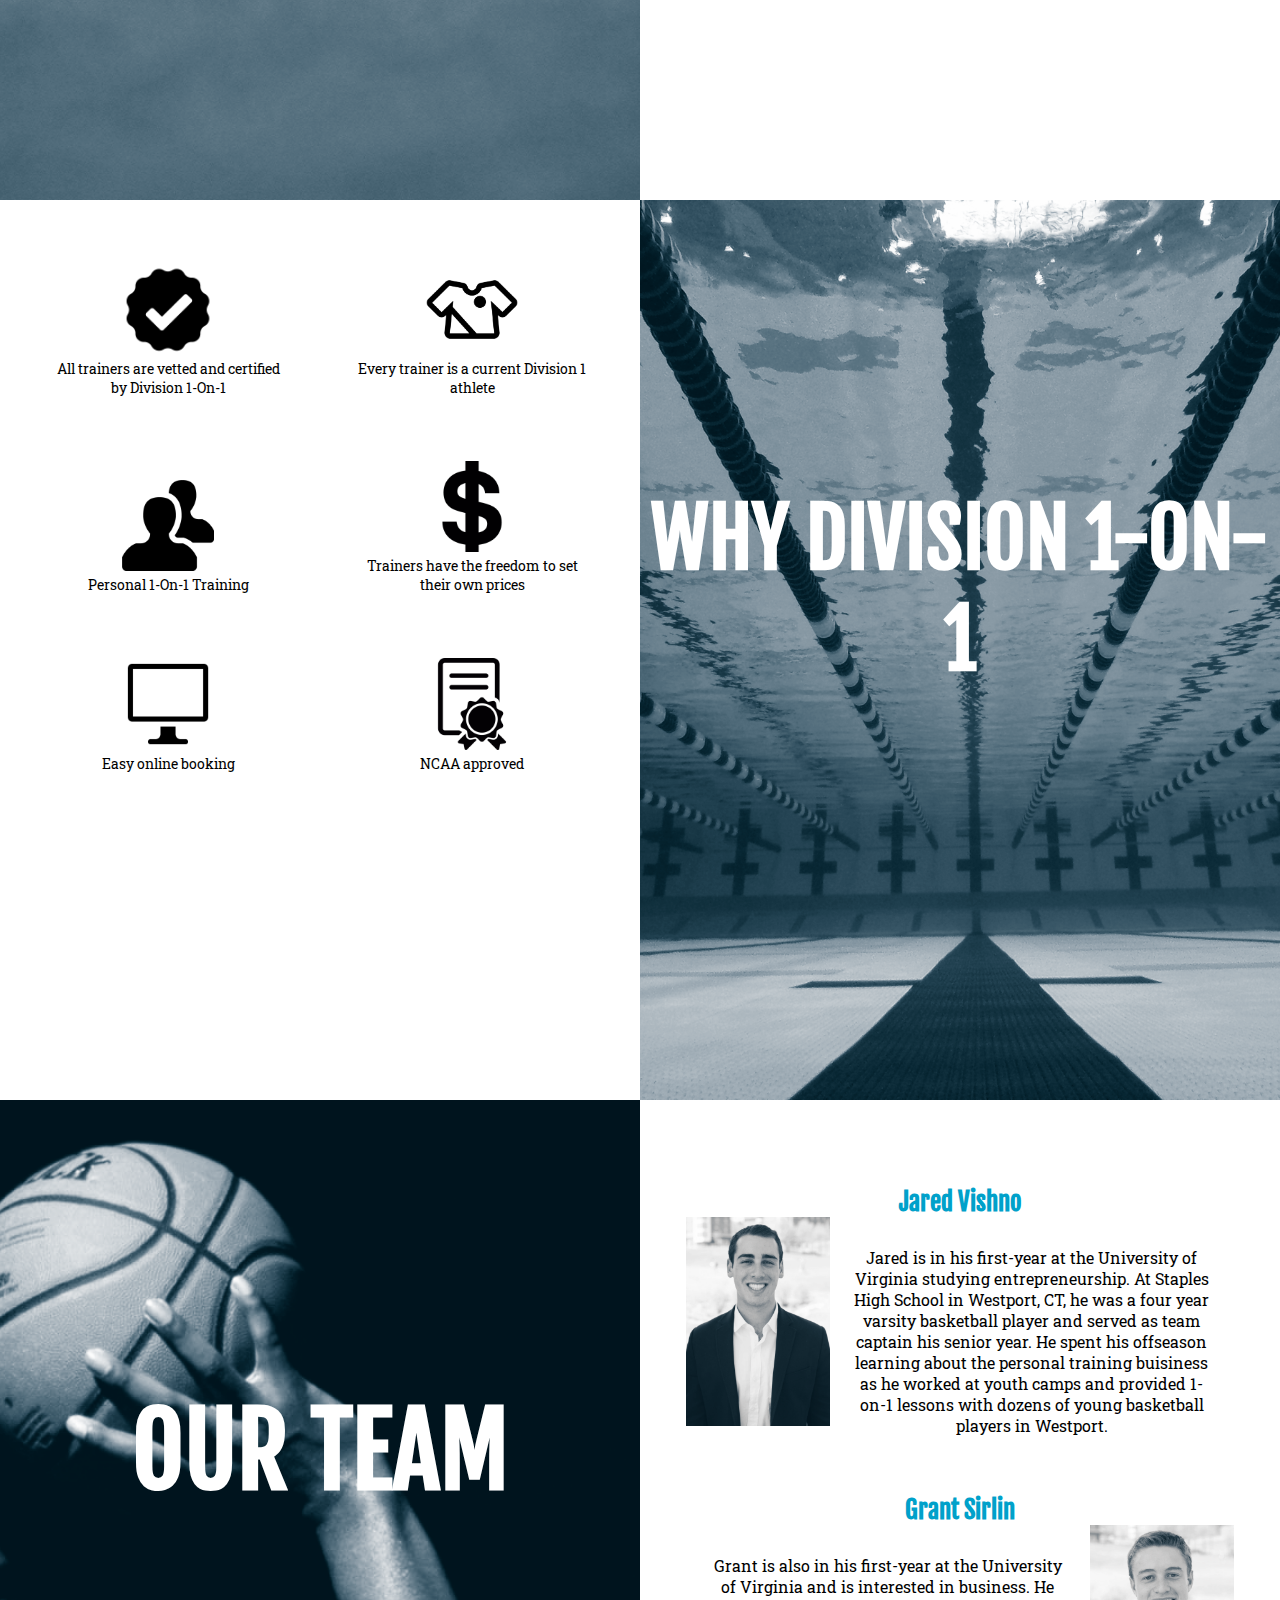
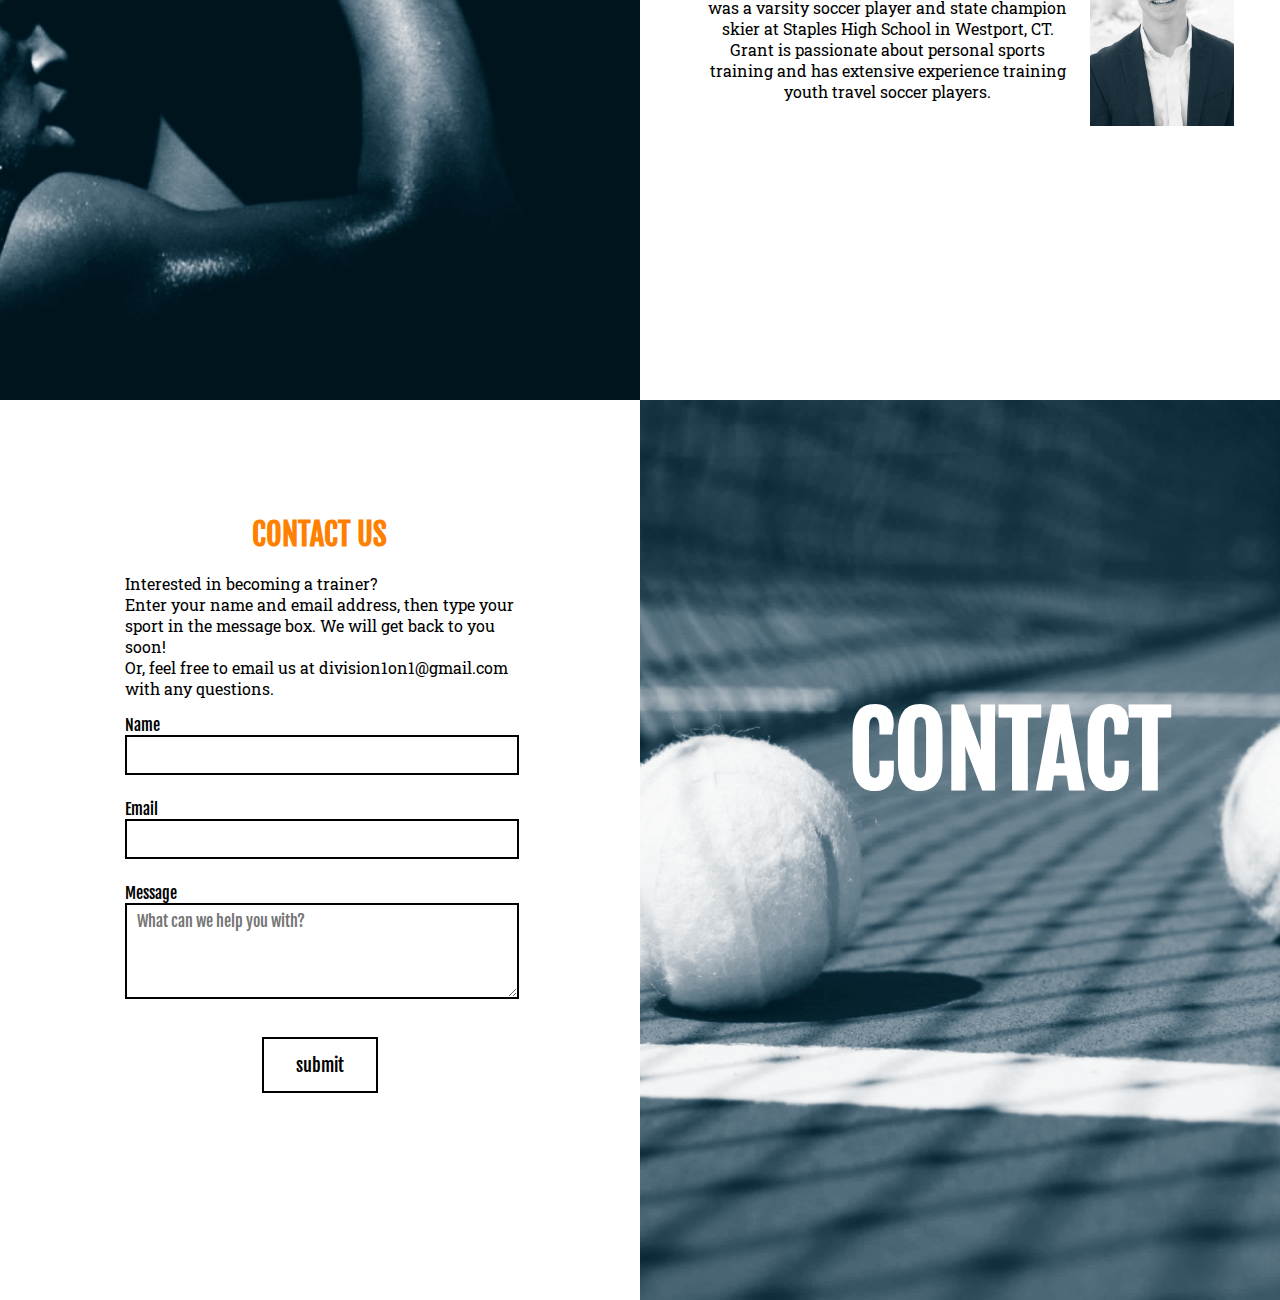
==== commit d530b6f6: "responsive" ====
--- a/index.html
+++ b/index.html
@@ -46,7 +46,7 @@
 
 	<section class="about">
 		<div class="about-title">
-			<div class="left">
+			<div class="left img1">
 				<h1 class="title2">ABOUT</h1>
 			</div>
 		</div><div class="about-info">
@@ -65,7 +65,7 @@
 	</section>
 
 	<section class="why">
-		<div class="about-info2">
+		<div class="about-info">
 			<div class="row">
 				<div class="wrapper">
 					<img class="icon" src="ribbon.png"/>
@@ -91,16 +91,16 @@
 					<p>NCAA approved</p>
 				</div>
 			</div>
-		</div><div class="about-title2">
-			<div class="left2">
-				<h1 class="title2">WHY US</h1>
+		</div><div class="about-title">
+			<div class="left img2">
+				<h1 class="w-title">WHY DIVISION 1-ON-1</h1>
 			</div>
 		</div>
 	</section>
 
 	<section class="our-team">
 		<div class="about-title">
-			<div class="left3">
+			<div class="left img3">
 				<h1 class="title2">OUR TEAM</h1>
 			</div>
 		</div><div class="about-info">
@@ -120,7 +120,7 @@
 	</section>
 
 	<section class="contact" id="contact">
-		<div class="about-info2">
+		<div class="about-info">
 			<div class="text-wrapper">
 				<div class="contact-form">
 					<div class="form_wrapper">
@@ -141,8 +141,8 @@
 					</div> -->
 				</div>
 			</div>
-		</div><div class="about-title2">
-			<div class="left4">
+		</div><div class="about-title">
+			<div class="left img4">
 				<h1 class="title3">CONTACT</h1>
 			</div>
 		</div>
--- a/styles.css
+++ b/styles.css
@@ -6,7 +6,7 @@
 ul {
 	list-style: none;
 	margin: 0;
-	padding-top: 4%;
+	padding-top: 6%;
 	display: inline-block;
 
 }
@@ -47,7 +47,6 @@
 	text-decoration: none;
 	font-family: 'Fjalla One', sans-serif;
 	text-align: center;
-
 }
 
 .nav-bar {
@@ -59,15 +58,13 @@
 	z-index: 10000;	
 }
 
-
-
 .nav {
 	display: inline-block;
 	vertical-align: top;
-	width: 40%;
+	width: 35%;
 	margin: 0 auto;
 	margin-left: 5%;
-	height: 10%;
+	overflow-x: hidden;
 }
 
 .log {
@@ -75,11 +72,11 @@
 	color: black;
 	font-family: 'Fjalla One', sans-serif;
 	font-size: 20px;
-	width: 30%;
-	padding-left: 85%;
-	height: 10%;
-	padding-top: 1%;
+	width: 10%;
+	padding-left: 45%;
+	padding-top: 30px;
 	cursor: pointer;
+	overflow-x: hidden;
 }
 
 .home {
@@ -89,11 +86,12 @@
     -moz-background-size: cover;
     -o-background-size: cover;
     background-size: cover;
-    /*position: relative;*/
+    overflow-x: hidden;
 }
 
 .grey-box {
 	width: 80%;
+	/*max-width: ;*/
 	position: absolute;
 	left: 0;
 	right: 0;
@@ -131,8 +129,6 @@
 	display: inline-block;
 	border: 4px solid;
 	padding: 20px;
-	margin-right: 5%;
-	margin-left: 15%;
 	color: white;
 	font-family: 'Fjalla One', sans-serif;
 	text-align: center;
@@ -141,7 +137,9 @@
 }
 
 .button1 {
-	border-color: #FFA100;
+	border-color: #FF7F00;
+	margin-right: 10%;
+	margin-left: 17%;
 }
 
 .button2 {
@@ -149,25 +147,21 @@
 }
 
 .about, .our-team, .contact, .why {
+/*	height: 100vh;*/
+	width: 100%;
+}
+
+.about-title {
+	display: inline-block;
+	width: 50%;
 	height: 100vh;
-	width: 100%;
-	position: relative;
-}
-
-.about-title {
-/*	display: inline-block;*/
-	position: absolute;
+	vertical-align: bottom;
+}
+
+.about-info {
+	display: inline-block;
 	width: 50%;
-	top: 0;
-	left: 0;
-}
-
-.about-title2 {
-/*	display: inline-block;*/
-	position: absolute;
-	width: 50%;
-	top: 0;
-	right: 0;
+	height: 100vh;
 }
 
 .icon {
@@ -188,7 +182,7 @@
 .row {
 	width: 95%;
 	margin: 0 auto;
-	padding-top: 8%;
+	padding-top: 10%;
 }
 
 .wrapper {
@@ -196,92 +190,90 @@
 	display: inline-block;
 }
 
+.title2 {
+	padding-top: 45%;
+	margin: 0;
+	text-align: center;
+	color: white;
+	font-size: 100px;
+	font-family: 'Fjalla One', sans-serif;
+	margin-bottom: 0;
+}
+
+.w-title {
+	padding-top: 45%;
+	margin: 0;
+	text-align: center;
+	color: white;
+	font-size: 80px;
+	font-family: 'Fjalla One', sans-serif;
+	margin-bottom: 0;
+}
+
+.title3 {
+	padding-top: 45%;
+	padding-left: 100px;
+	margin: 0;
+	text-align: center;
+	color: white;
+	font-size: 100px;
+	font-family: 'Fjalla One', sans-serif;
+	margin-bottom: 0;
+}
+
 .left {
+	height: 100vh;
+	vertical-align: top;
+}
+
+.blue {
+	color: #00a1ca;
+}
+
+.orange {
+	color: #FF7F00;
+}
+
+.text-wrapper1 {
+	width: 60%;
+	margin: 0 auto;
+	padding-top: 15%;
+}
+.text-wrapper p, .text-wrapper1 p {
+	font-family: 'Roboto slab', serif;
+	text-align: left;
+}
+
+.img1 {
 	background: url("soccer.png") no-repeat center center;
     -webkit-background-size: cover;
     -moz-background-size: cover;
     -o-background-size: cover;
     background-size: cover;
-    height: 100vh;
-
-}
-
-.title2 {
-	padding-top: 45%;
-	margin: 0;
-	text-align: center;
-	color: white;
-	font-size: 100px;
-	font-family: 'Fjalla One', sans-serif;
-	margin-bottom: 0;
-}
-
-.title3 {
-	padding-top: 45%;
-	padding-left: 100px;
-	margin: 0;
-	text-align: center;
-	color: white;
-	font-size: 100px;
-	font-family: 'Fjalla One', sans-serif;
-	margin-bottom: 0;
-}
-
-.about-info {
-	position: relative;
-	width: 50%;
-	left: 50%;
-}
-
-.about-info2 {
-	position: relative;
-	width: 50%;
-	left: 0;
-}
-
-.blue {
-	color: #00a1ca;
-}
-
-.orange {
-	color: #FFA100;
-}
-
-.text-wrapper1 {
-	width: 60%;
-	margin: 0 auto;
-	padding-top: 15%;
-}
-.text-wrapper p, .text-wrapper1 p {
-	font-family: 'Roboto slab', serif;
-	text-align: left;
-}
-
-.left2 {
+}
+
+.img2 {
 	background: url("swim.png") no-repeat center center;
     -webkit-background-size: cover;
     -moz-background-size: cover;
     -o-background-size: cover;
     background-size: cover;
-    height: 100vh;
-}
-
-.left4 {
+}
+
+.img3 {
+	background: url("basketball.png") no-repeat center center;
+    -webkit-background-size: cover;
+    -moz-background-size: cover;
+    -o-background-size: cover;
+    background-size: cover;
+}
+
+.img4 {
 	background: url("tennis.png") no-repeat center center;
     -webkit-background-size: cover;
     -moz-background-size: cover;
     -o-background-size: cover;
     background-size: cover;
-    height: 100vh;
-}
-
-.left3 {
-	background: url("basketball.png") no-repeat center center;
-    -webkit-background-size: cover;
-    -moz-background-size: cover;
-    -o-background-size: cover;
-    background-size: cover;
-    height: 100vh;
 }
 
 .team {
@@ -297,7 +289,7 @@
 }
 
 .mission h1, .how h1 {
-	color: #FFA100;
+	color: #FF7F00;
 }
 
 .how {
@@ -347,7 +339,6 @@
 	margin: 0 auto;
 	vertical-align: top;
 	padding-top: 5%;
-/*	overflow-x:hidden;*/
 }
 
 .contact-form {
@@ -391,12 +382,6 @@
 	border-color: blue;
 }
 
-/*.contact-section {
-	display: inline-block;
-	width: 100%;
-
-}*/
-
 .contact-section .first-input {
     width: calc(100% - 40px);
 }
@@ -411,7 +396,7 @@
 	font-family: 'Fjalla One', sans-serif;
 	font-size: 30px;
 	text-align: center;
-	color: #FFA100;
+	color: #FF7F00;
 }
 
 .name, .email, .phone, .message {
@@ -420,7 +405,7 @@
 	width: 100%;
 }
 .text-wrapper {
-	width: 85%;
+	width: 95%;
 	margin: 0 auto;
 	padding-top: 15%;
 }
@@ -436,3 +421,318 @@
 	color: red;
 	text-align: center;
 }
+
+/*******************************
+        MEDIA QUERIES          
+*******************************/
+    /**************
+        NAV-BAR
+    **************/
+@media screen and (max-width: 1410px) {
+	.nav {
+		width: 40%;
+	}
+	.log {
+		padding-left: 35%;
+	}
+}
+@media screen and (max-width: 1235px) {
+	.nav {
+		width: 45%;
+	}
+	.log {
+		width: 15%;
+		padding-left: 30%;
+	}
+}
+@media screen and (max-width: 1100px) {
+	.nav {
+		width: 50%;
+	}
+	.log {
+		width: 15%;
+		padding-left: 25%;
+	}
+}
+@media screen and (max-width: 987px) {
+	.nav {
+		width: 60%;
+	}
+	.log {
+		width: 20%;
+		padding-left: 15%;
+	}
+}
+@media screen and (max-width: 900px) {
+	li {
+		padding: 0 10px;
+	}
+	.nav {
+		width: 50%;
+	}
+	.log {
+		width: 17%;
+		padding-left: 25%;
+	}
+
+}
+@media screen and (max-width: 827px) {
+	.nav {
+		width: 55%;
+	}
+	.log {
+		width: 20%;
+		padding-left: 20%;
+	}
+}
+@media screen and (max-width: 759px) {
+	.nav {
+		width: 60%;
+	}
+	.log {
+		width: 20%;
+		padding-left: 15%;
+	}
+}
+@media screen and (max-width: 689px) {
+	.nav {
+		width: 65%;
+	}
+	.log {
+		width: 20%;
+		padding-left: 10%;
+	}
+}
+@media screen and (max-width: 636px) {
+	.nav {
+		width: 70%;
+	}
+	.log {
+		width: 20%;
+		padding-left: 3%;
+	}
+}
+@media screen and (max-width: 623px) {
+	li {
+		font-size: 20px;
+	}
+	.log {
+		font-size: 18px;
+	}
+	ul {
+		padding-top: 7%;
+	}
+}
+@media screen and (max-width: 600px) {
+	.logo {
+		width: 65px;
+		top: 5px;
+	}
+}
+@media screen and (max-width: 561px) {
+	.log {
+		width: 13%;
+		padding-left: 15%;
+		font-size: 16px;
+	}
+	li {
+		padding: 0 5px;
+	}
+	.nav {
+		width: 65%;
+	}
+}
+@media screen and (max-width: 499px) {
+	.nav {
+		width: 60%;
+		margin-left: 70px;
+	}
+	ul {
+		padding-left: 0;
+	
+	}
+	.log {
+		padding-left: 10%;
+	}
+
+}
+@media screen and (max-width: 474px) {
+	.nav {
+		width: 65%;
+	}
+	.log {
+		padding-left: 5%;
+	}
+
+}
+@media screen and (max-width: 463px) {
+	li {
+		font-size: 18px;
+	}
+	.log {
+		font-size: 16px;
+		padding-left: 3%;
+	}
+	ul {
+		padding-top:10%;
+	}
+}
+@media screen and (max-width: 400px) {
+	li {
+		font-size: 16px;
+	}
+	.log {
+		font-size: 14px;
+		padding-left: 0;
+	}
+	.nav {
+		width: 65%;
+	}
+}
+@media screen and (max-width: 375px) {
+	.logo {
+		width: 60px;
+	}
+	.nav {
+		width: 37%;
+		margin-left: 60px;
+	}
+	li {
+		padding: 0 3px;
+	}
+	.log {
+		width: 8%;
+		padding-left: 10px;
+	}
+}
+
+@media screen and (max-width: 320px) {
+	li {
+		font-size: 14px;
+	}
+	.log {
+		font-size: 12px;
+		padding-left: 0;
+	}
+	ul {
+		padding-top:12%;
+	}
+	.button1, .button2 {
+		width: 170px;
+		font-size: 20px;
+	}
+}
+/**************
+   HOME PAGE
+**************/
+@media screen and (max-width: 1210px) {
+	.button1 {
+		margin-left: 10%;
+	}
+	.text-wrapper1 {
+		width: 70%;
+	}
+}
+@media screen and (max-width: 1050px) {
+	.title {
+		font-size: 70px;
+	}
+	.button1 {
+		margin-left: 8%;
+	}
+}
+@media screen and (max-width: 950px) {
+	.button1 {
+		margin-right: 5%;
+		margin-left: 6%;
+	}
+	.grey-box  {
+		width: 88%; 
+	}
+	.about-title, .about-info {
+		display: block;
+		width: 100%;
+		margin: 0 auto;
+	}
+	.about-title, .left {
+		height: 50vh;
+	}
+	.about-info {
+		height: 90vh;
+	}
+	.title2, .title3, .w-title {
+		padding-top: 15%;
+	}
+	.why, .contact {
+		display: -webkit-flex;
+	    -webkit-flex-direction: column-reverse;
+	}
+	.row {
+		padding-top: 5%;
+	}
+
+	.text-wrapper1 {
+		padding-top: 10%;
+	}
+	.profile {
+		width: 20%;
+	}
+	.jared {
+		padding-top: 0;
+	}
+	.text-wrapper {
+		padding-top: 5%;
+	}
+}
+
+@media screen and (max-width: 850px) {
+	.title {
+		font-size: 60px;
+		padding-top: 5%;
+	}
+	.grey-box  {
+		height: 500px; 
+	}
+	.button1, .button2 {
+		display: block;
+		margin: 0 auto;
+	}
+	.button2 {
+		margin-top: 5%;
+	}
+}
+@media screen and (max-width: 695px) {
+	.title {
+		padding-top: 0;
+	}
+}
+@media screen and (max-width: 500px) {
+	.title {
+		font-size: 50px;
+		padding-top: 0;
+	}
+	.subtitle {
+		font-size: 26px;
+	}
+}
+@media screen and (max-width: 400px) {
+	.grey-box {
+		top: 20%;
+		height: 450px;
+	}
+}
+@media screen and (max-width: 320px) {
+	.button1, .button2 {
+		width: 170px;
+		font-size: 20px;
+	}
+	.title {
+		font-size: 40px;
+	}
+	.subtitle {
+		font-size: 20px;
+	}
+	.grey-box {
+		height: 400px;
+	}
+}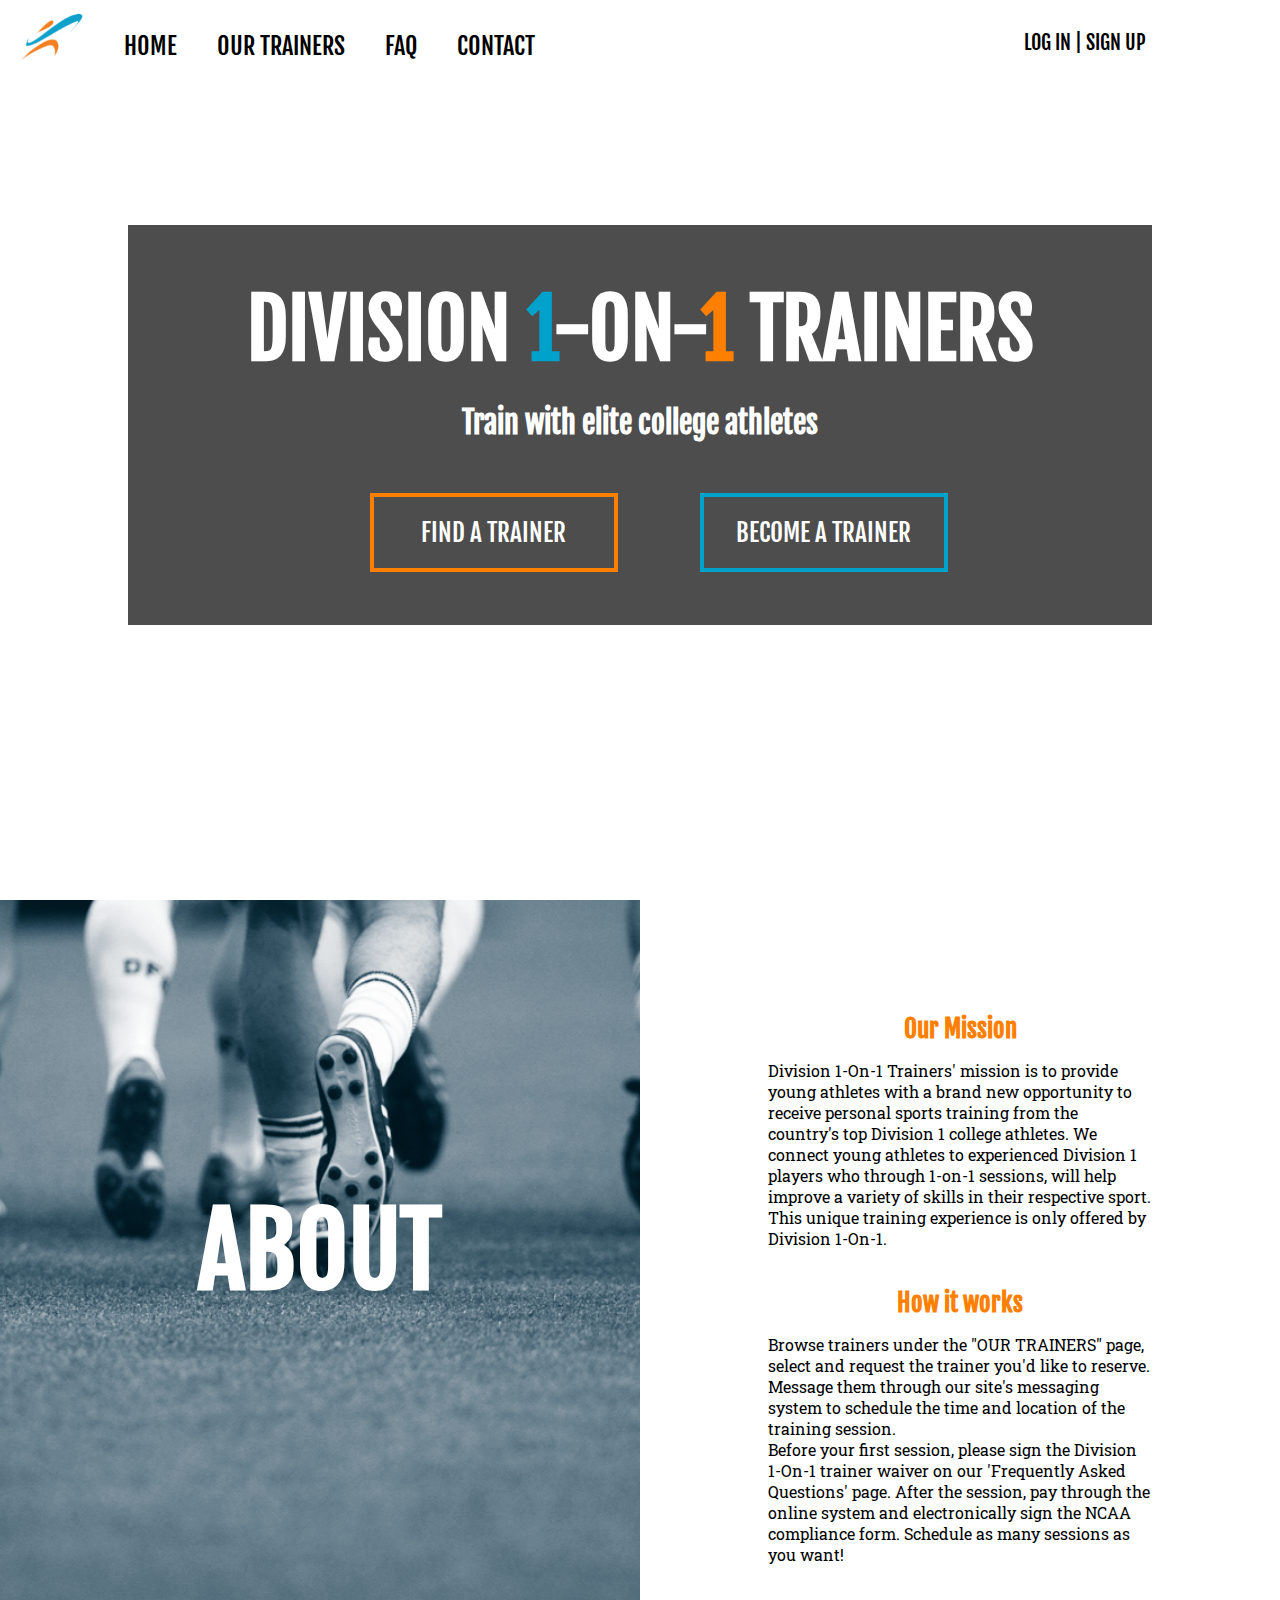
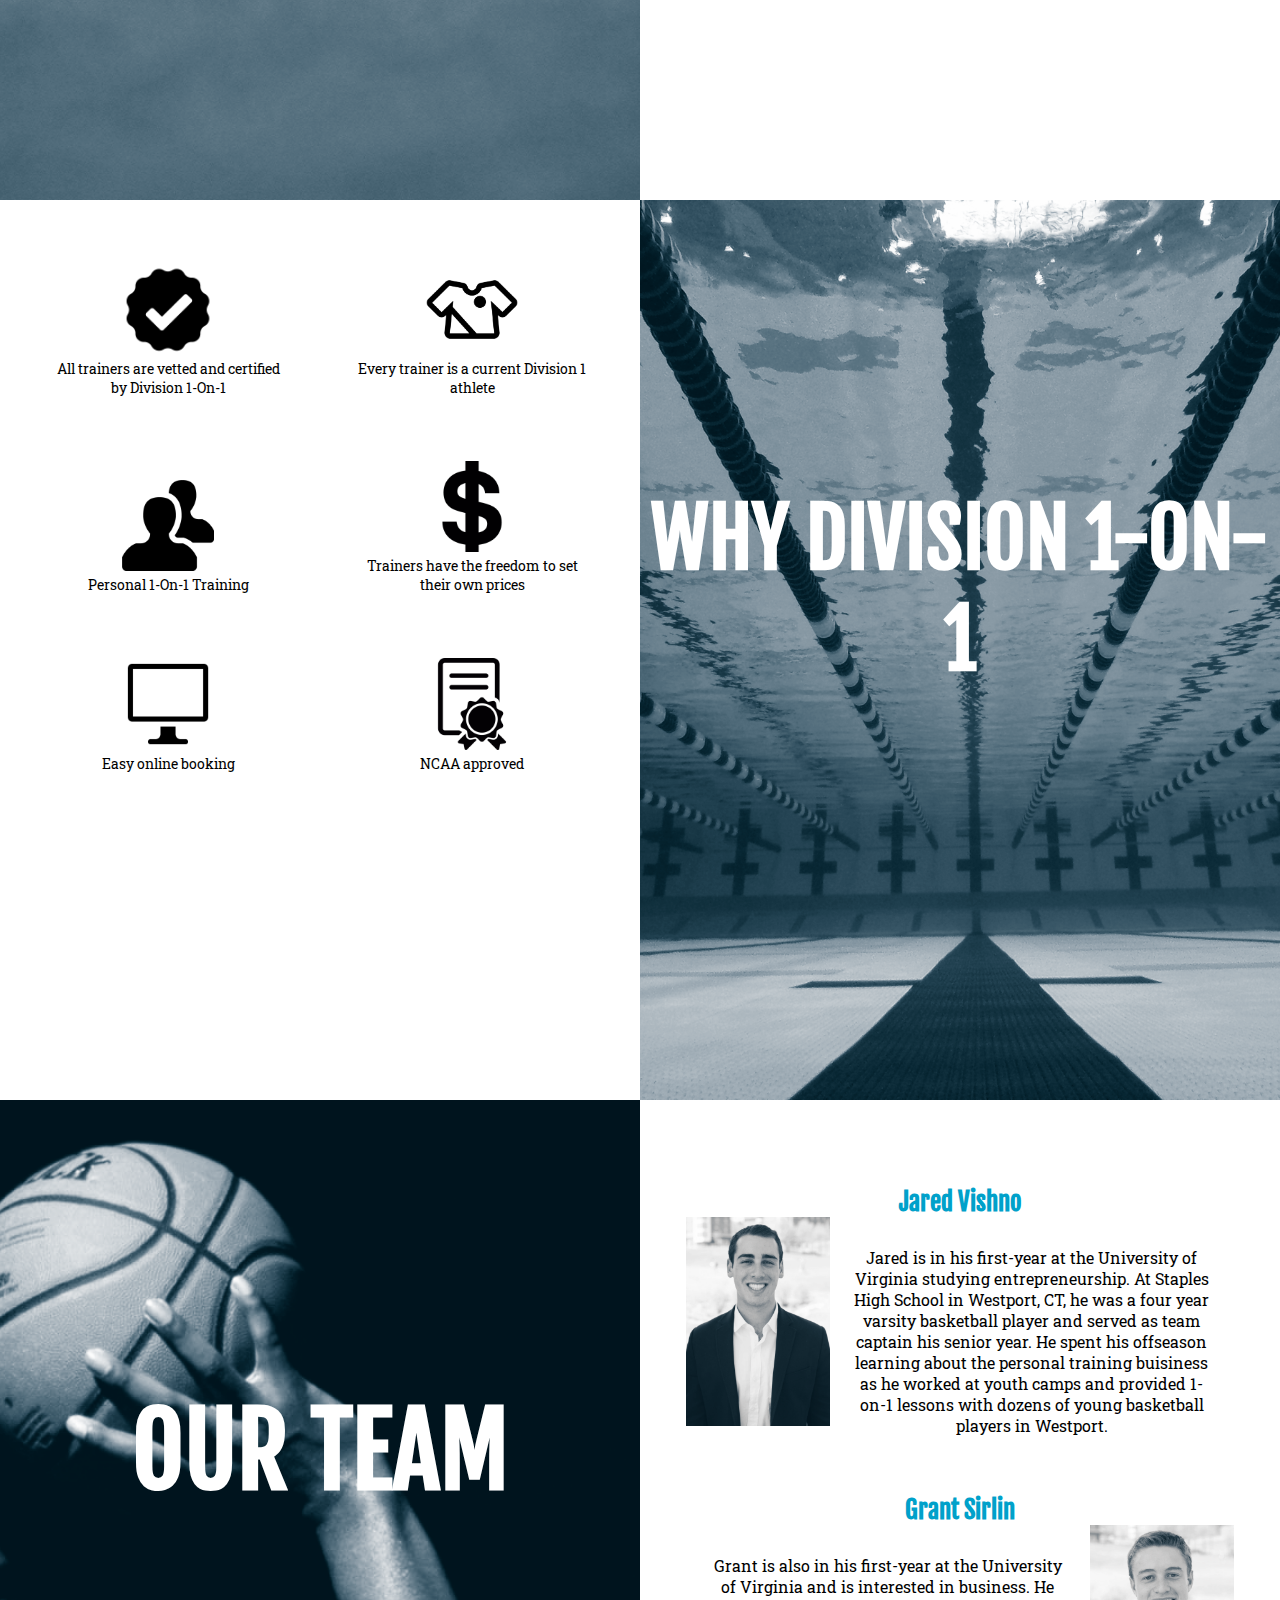
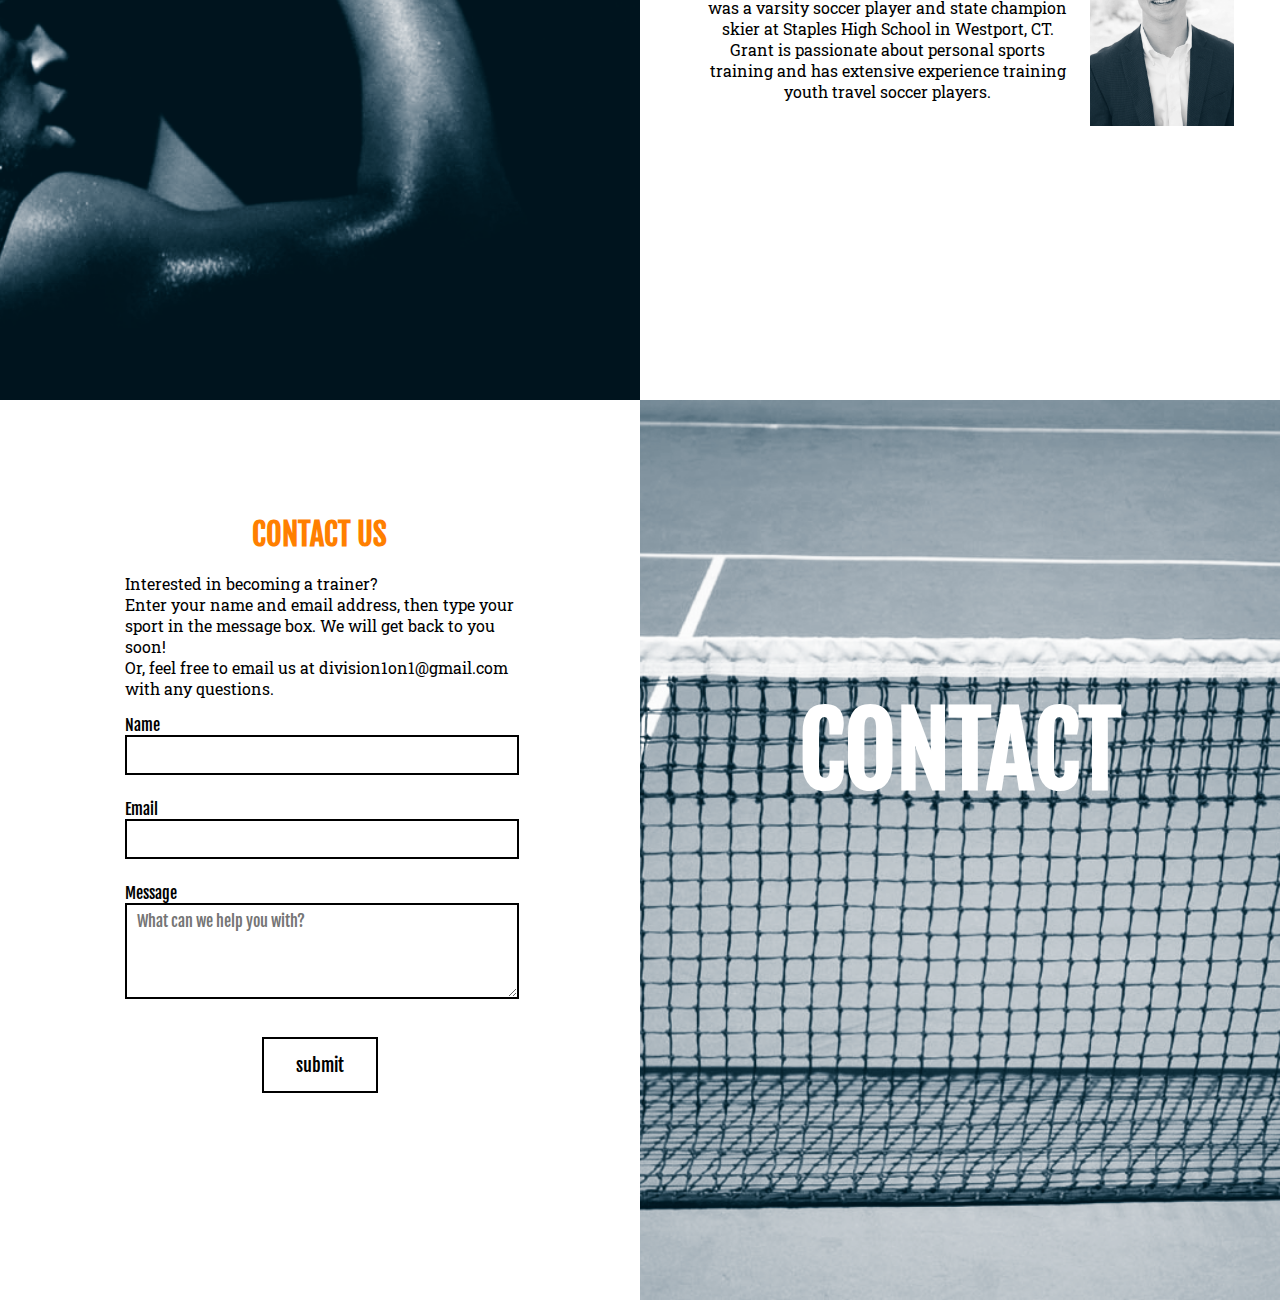
==== commit 04bec7e3: "mobile responsive" ====
--- a/index.html
+++ b/index.html
@@ -143,7 +143,7 @@
 			</div>
 		</div><div class="about-title">
 			<div class="left img4">
-				<h1 class="title3">CONTACT</h1>
+				<h1 class="title2">CONTACT</h1>
 			</div>
 		</div>
 	</section>
--- a/styles.css
+++ b/styles.css
@@ -147,7 +147,6 @@
 }
 
 .about, .our-team, .contact, .why {
-/*	height: 100vh;*/
 	width: 100%;
 }
 
@@ -206,17 +205,6 @@
 	text-align: center;
 	color: white;
 	font-size: 80px;
-	font-family: 'Fjalla One', sans-serif;
-	margin-bottom: 0;
-}
-
-.title3 {
-	padding-top: 45%;
-	padding-left: 100px;
-	margin: 0;
-	text-align: center;
-	color: white;
-	font-size: 100px;
 	font-family: 'Fjalla One', sans-serif;
 	margin-bottom: 0;
 }
@@ -307,7 +295,6 @@
 .bio-text {
 	width: 70%;
 	display: inline-block;
-	vertical-align: top;
 }
 
 .jared p, .grant p {
@@ -594,14 +581,23 @@
 		width: 60px;
 	}
 	.nav {
-		width: 37%;
+		width: 60%;
 		margin-left: 60px;
 	}
 	li {
 		padding: 0 3px;
 	}
 	.log {
-		width: 8%;
+		width: 13%;
+		padding-left: 20px;
+		padding-top: 20px;
+	}
+}
+@media screen and (max-width: 360px) {
+	.nav {
+		width: 65%;
+	}
+	.log {
 		padding-left: 10px;
 	}
 }
@@ -660,7 +656,7 @@
 	.about-info {
 		height: 90vh;
 	}
-	.title2, .title3, .w-title {
+	.title2, .w-title {
 		padding-top: 15%;
 	}
 	.why, .contact {
@@ -706,6 +702,56 @@
 		padding-top: 0;
 	}
 }
+@media screen and (max-width: 600px) {
+	.about-title, .left {
+		height: 30vh;
+	}
+	.about-info {
+		height: 70vh;
+	}
+	.title2 {
+		padding-top: 15%;
+	}
+	.w-title {
+		padding-top: 5%;
+	}
+	.jared p, .grant p {
+		font-size: 14px;
+		padding-top: 0;
+	}
+	.text-wrapper1 {
+		padding-top: 0;
+		width: 80%;
+	}
+	.profile {
+		width: 20%;
+	}
+	.jared {
+		padding-top: 0;
+	}
+	.grant {
+		padding-top: 5%;
+	}
+	.text-wrapper {
+		padding-top: 0;
+		padding-bottom: 5%;
+	}
+}
+@media screen and (max-width: 510px) {
+	.text-wrapper1 {
+		font-size: 14px;
+		padding-top: 10px;
+	}
+	.w-title {
+		font-size: 70px;
+	}
+	.row {
+		padding-top: 10%;
+	}
+	.title2 {
+		font-size: 80px;
+	}
+}
 @media screen and (max-width: 500px) {
 	.title {
 		font-size: 50px;
@@ -714,12 +760,47 @@
 	.subtitle {
 		font-size: 26px;
 	}
+	.text-wrapper1 {
+		width: 90%;
+		padding-top: 0;
+	}
+	.how {
+		margin-top: 2%;
+	}
+	.bio-text {
+		width: 80%;
+	}
+	.jared p, .grant p {
+		font-size: 13px;
+		margin-top: 5px;
+	}
+	.jared h1, .grant h1 {
+		font-size: 18px;
+	}
+	.grant {
+		padding-top: 10%;
+	}
 }
 @media screen and (max-width: 400px) {
 	.grey-box {
 		top: 20%;
 		height: 450px;
 	}
+
+	.profile {
+		padding-top: 10%;
+	}
+	.mission p, .how p, .jared p, .grant p, .contact-form p {
+		font-size: 12px;
+	}
+	.w-title {
+		font-size: 60px;
+	}
+}
+@media screen and (max-width: 360px) {
+	.row {
+		padding-top: 5%;
+	}
 }
 @media screen and (max-width: 320px) {
 	.button1, .button2 {
@@ -735,4 +816,17 @@
 	.grey-box {
 		height: 400px;
 	}
+	.mission p, .how p, .jared p, .grant p, .contact-form p {
+		font-size: 11px;
+	}
+	.w-title {
+		font-size: 35px;
+		padding-top: 20%;
+	}
+	.wrapper p {
+		font-size: 12px;
+	}
+	.grant {
+		padding-top: 5%;
+	}
 }